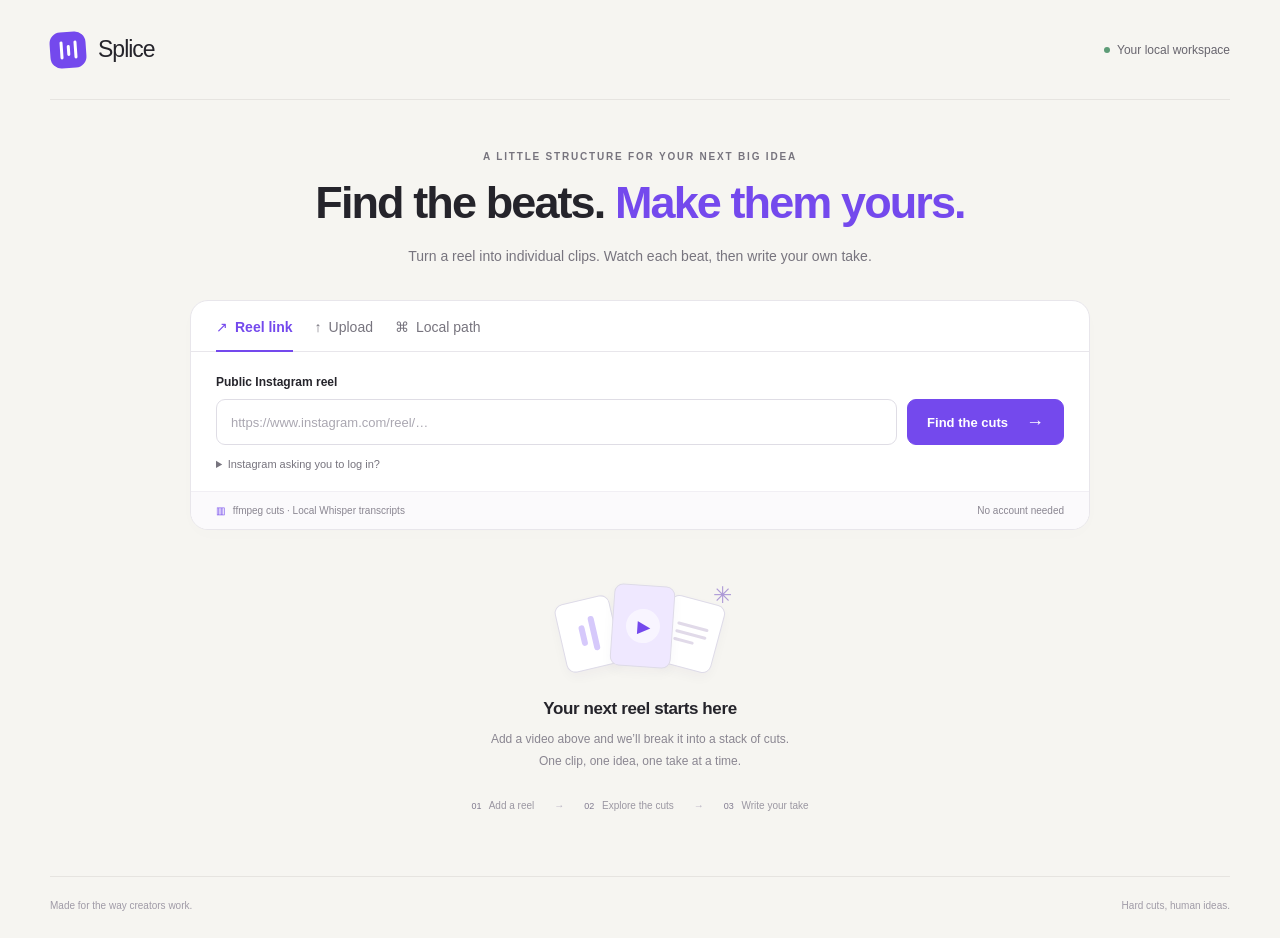
==== static/index.html @ 11249dd2 "feat: Splice MVP — IG reel hard-cut sheet with local Whisper" ====
<!doctype html>
<html lang="en-GB">
<head>
  <meta charset="utf-8">
  <meta name="viewport" content="width=device-width, initial-scale=1">
  <meta name="theme-color" content="#f6f5f1">
  <title>Splice — Find the beats. Make them yours.</title>
  <link rel="icon" href="data:image/svg+xml,%3Csvg xmlns='http://www.w3.org/2000/svg' viewBox='0 0 40 40'%3E%3Crect width='40' height='40' rx='12' fill='%23734cf5'/%3E%3Cpath d='M12 10v20m8-16v12m8-16v20' stroke='white' stroke-width='3' stroke-linecap='round'/%3E%3C/svg%3E">
  <link rel="stylesheet" href="/static/styles.css">
  <script src="/static/app.js" defer></script>
</head>
<body>
  <div class="shell">
    <header class="site-header">
      <a class="brand" href="/" aria-label="Splice home"><span class="brand-mark" aria-hidden="true"><i></i><i></i><i></i></span><b>Splice</b></a>
      <span class="local-badge"><span></span> Your local workspace</span>
    </header>

    <main>
      <section class="intro">
        <p class="eyebrow">A little structure for your next big idea</p>
        <h1>Find the beats.<br class="mobile-break"> <span>Make them yours.</span></h1>
        <p>Turn a reel into individual clips. Watch each beat, then write your own take.</p>
      </section>

      <section class="source-panel" aria-label="Choose a source video">
        <div class="source-tabs" role="tablist" aria-label="Video source">
          <button type="button" id="tab-reel" role="tab" aria-selected="true" aria-controls="panel-reel" data-mode="reel">↗ <span>Reel link</span></button>
          <button type="button" id="tab-upload" role="tab" aria-selected="false" aria-controls="panel-upload" tabindex="-1" data-mode="upload">↑ <span>Upload</span></button>
          <button type="button" id="tab-path" role="tab" aria-selected="false" aria-controls="panel-path" tabindex="-1" data-mode="path">⌘ <span>Local path</span></button>
        </div>
        <form id="source-form">
          <div id="panel-reel" role="tabpanel" aria-labelledby="tab-reel">
            <label for="reel-url">Public Instagram reel</label>
            <div class="input-row"><input id="reel-url" name="url" type="url" placeholder="https://www.instagram.com/reel/…" autocomplete="off" spellcheck="false"><button class="primary analyse-button" type="submit">Find the cuts <span aria-hidden="true">→</span></button></div>
            <details class="cookies-details"><summary>Instagram asking you to log in?</summary><label for="cookies-path">Optional cookies file on this server, outside the repo</label><input id="cookies-path" type="text" placeholder="/Users/aeon/secrets/instagram-cookies.txt" autocomplete="off" spellcheck="false"><p>Use a Netscape cookies.txt export. Your cookie file stays on the server. See the README for the steps.</p></details>
          </div>
          <div id="panel-upload" role="tabpanel" aria-labelledby="tab-upload" hidden>
            <label for="video-file">Upload a video from your device</label>
            <div class="input-row"><input id="video-file" type="file" accept=".mp4,.mov,.m4v,.webm,.mkv,.avi,video/*"><button class="primary analyse-button" type="submit">Find the cuts <span aria-hidden="true">→</span></button></div>
            <p class="field-note">MP4, MOV, M4V, WebM, MKV or AVI · Up to 500 MiB and 10 minutes</p>
          </div>
          <div id="panel-path" role="tabpanel" aria-labelledby="tab-path" hidden>
            <label for="local-path">Video path on this server, inside the project</label>
            <div class="input-row"><input id="local-path" type="text" placeholder="data/sample/hard-cuts.mp4" autocomplete="off" spellcheck="false"><button class="primary analyse-button" type="submit">Find the cuts <span aria-hidden="true">→</span></button></div>
            <p class="field-note">Relative to the project, or an absolute path inside it. For other locations, use Upload.</p>
          </div>
        </form>
        <div class="source-footer"><span><span class="tiny-wave" aria-hidden="true">▥</span> ffmpeg cuts · Local Whisper transcripts</span><span>No account needed</span></div>
      </section>

      <section id="job-status" class="job-status" aria-live="polite" hidden>
        <div class="status-line"><span id="status-label"></span><span id="status-percentage"></span></div>
        <progress id="job-progress" max="100" value="0" aria-label="Analysis progress"></progress>
      </section>
      <p id="error-message" class="notice error" role="alert" hidden></p>
      <p id="warning-message" class="notice warning" role="status" hidden></p>

      <section id="empty-state" class="empty-state">
        <div class="empty-art" aria-hidden="true"><div class="mini-card one"><i></i><i></i></div><div class="mini-card two"><span>▶</span></div><div class="mini-card three"><i></i><i></i><i></i></div><span class="art-spark">✳</span></div>
        <h2>Your next reel starts here</h2>
        <p>Add a video above and we’ll break it into a stack of cuts.<br>One clip, one idea, one take at a time.</p>
        <div class="steps"><span><b>01</b> Add a reel</span><span aria-hidden="true">→</span><span><b>02</b> Explore the cuts</span><span aria-hidden="true">→</span><span><b>03</b> Write your take</span></div>
      </section>

      <section id="workspace" class="workspace" aria-label="Your cut sheet" hidden>
        <aside class="cut-stack">
          <div class="stack-heading"><h2>Your cut sheet <span id="cut-count">0</span></h2><p id="total-duration"></p></div>
          <div id="cut-list" class="cut-list" aria-label="Choose a clip"></div>
        </aside>
        <section class="editor" aria-label="Selected clip">
          <div class="editor-header"><div><p class="eyebrow">One beat at a time</p><h2 id="selected-title">Cut 01</h2></div><span id="selected-duration" class="duration-badge">0.00s</span></div>
          <div class="editor-body">
            <div class="preview-column"><div class="player-frame"><video id="clip-player" controls playsinline preload="metadata" aria-label="Selected cut video"></video></div><div class="clip-meta"><span id="selected-range"></span><a id="download-clip" download>Download clip ↓</a></div></div>
            <div class="transcript-column"><div class="transcript-heading"><label for="transcript">Your words</label><button id="reset-transcript" type="button" class="text-button">Reset to transcript</button></div><p class="transcript-help">Start with the transcript. Rewrite it as something you’d actually say.</p><textarea id="transcript" placeholder="No speech in this beat? Write what you’ll say here." spellcheck="true"></textarea><div class="draft-meta"><span id="draft-state">Original transcript</span><span id="word-count">0 words</span></div><p class="draft-note">Edits stay in this browser tab. Copy your words before closing it.</p><div class="beat-navigation"><button id="previous-cut" type="button">← Previous</button><button id="next-cut" type="button">Next cut →</button></div></div>
          </div>
        </section>
      </section>
    </main>
    <footer class="site-footer"><span>Made for the way creators work.</span><span>Hard cuts, human ideas.</span></footer>
  </div>
</body>
</html>
---- static/styles.css ----
:root {
  --bg:#f6f5f1;
  --paper:#fff;
  --ink:#25242b;
  --muted:#77747e;
  --border:#e8e6eb;
  --purple:#7449ed;
  --purple-pale:#f1ecff;
  --green:#39826b;
  --radius:18px;
  font-family:Inter,-apple-system,BlinkMacSystemFont,"Segoe UI",sans-serif;
  color:var(--ink);
  background:var(--bg);
  font-synthesis:none;
}

* {
  box-sizing:border-box;
}

body {
  margin:0;
}

button,input,textarea {
  font:inherit;
}

button,a,input,textarea,summary {
  -webkit-tap-highlight-color:transparent;
}

button {
  cursor:pointer;
}

button:disabled {
  cursor:default;
  opacity:.5;
}

a {
  color:inherit;
}

button,input,textarea {
  outline-offset:4px;
}

button:focus-visible,a:focus-visible,summary:focus-visible {
  outline:3px solid #aa90f6;
}

input:focus,textarea:focus {
  border-color:#aa90f6;
  outline:3px solid #7449ed16;
}

input,textarea {
  background:#fff;
  color:var(--ink);
}

[hidden] {
  display:none!important;
}

.shell {
  max-width:1260px;
  margin:0 auto;
  padding:0 40px;
}

.site-header {
  height:100px;
  display:flex;
  align-items:center;
  justify-content:space-between;
  border-bottom:1px solid #e6e4e0;
}

.brand {
  display:flex;
  align-items:center;
  gap:7px;
  font-size:23px;
  letter-spacing:-1px;
  font-weight:650;
  text-decoration:none;
}

.brand b {
  font-weight:450;
}

.brand-mark {
  display:flex;
  align-items:center;
  justify-content:center;
  gap:4px;
  width:36px;
  height:36px;
  background:var(--purple);
  border-radius:11px;
  margin-right:5px;
  transform:rotate(-4deg);
}

.brand-mark i {
  height:18px;
  width:3px;
  background:#fff;
  border-radius:3px;
}

.brand-mark i:nth-child(2) {
  height:11px;
}

.local-badge {
  display:flex;
  align-items:center;
  gap:7px;
  font-size:12px;
  color:#68656e;
}

.local-badge>span {
  width:6px;
  height:6px;
  background:#5d9c77;
  border-radius:50%;
}

.intro {
  padding:51px 0 33px;
  text-align:center;
}

.eyebrow {
  text-transform:uppercase;
  letter-spacing:1.8px;
  color:var(--muted);
  font-size:10px;
  font-weight:650;
  margin:0 0 14px;
}

.intro h1 {
  font-size:clamp(32px,4vw,45px);
  line-height:1.2;
  letter-spacing:-1.9px;
  font-weight:650;
  margin:0;
}

.intro h1 span {
  color:var(--purple);
}

.intro>p:last-child {
  font-size:14px;
  color:var(--muted);
  line-height:1.6;
  margin:15px 0 0;
}

.mobile-break {
  display:none;
}

.source-panel {
  max-width:900px;
  margin:0 auto;
  background:var(--paper);
  border:1px solid var(--border);
  border-radius:var(--radius);
  box-shadow:0 5px 20px #27203003;
  overflow:hidden;
}

.source-tabs {
  display:flex;
  gap:22px;
  padding:0 25px;
  border-bottom:1px solid var(--border);
}

.source-tabs button {
  display:flex;
  align-items:center;
  gap:7px;
  font-size:14px;
  border:none;
  background:none;
  padding:18px 0 15px;
  color:var(--muted);
  border-bottom:2px solid transparent;
  margin-bottom:-1px;
}

.source-tabs button[aria-selected=true] {
  color:var(--purple);
  border-bottom-color:var(--purple);
  font-weight:600;
}

#source-form {
  padding:23px 25px 21px;
}

label {
  font-size:12px;
  display:block;
  font-weight:600;
  margin-bottom:10px;
}

.input-row {
  display:flex;
  gap:10px;
}

input {
  font-size:13px;
  border:1px solid #dfdde5;
  border-radius:9px;
  padding:13px 14px;
  min-width:0;
  flex:1;
  transition:border-color .15s;
}

input::placeholder {
  color:#aaa7b1;
}

input[type=file] {
  padding:9px;
  width:100%;
}

input::file-selector-button {
  border:none;
  background:var(--purple-pale);
  color:var(--purple);
  padding:5px 9px;
  border-radius:5px;
  margin-right:12px;
  font:inherit;
  cursor:pointer;
}

.primary {
  display:flex;
  align-items:center;
  justify-content:center;
  gap:18px;
  background:var(--purple);
  color:#fff;
  border:1px solid var(--purple);
  border-radius:9px;
  padding:13px 19px;
  font-size:13px;
  font-weight:550;
  white-space:nowrap;
  transition:background .15s;
}

.primary:hover {
  background:#633bd3;
}

.primary span {
  font-size:18px;
  line-height:1;
}

.cookies-details {
  font-size:11px;
  color:var(--muted);
  margin-top:13px;
}

.cookies-details summary {
  cursor:pointer;
  width:fit-content;
}

.cookies-details[open] summary {
  margin-bottom:14px;
}

.cookies-details input {
  width:100%;
  font-size:12px;
}

.cookies-details p {
  line-height:1.6;
  margin-bottom:0;
}

.field-note {
  font-size:11px;
  color:var(--muted);
  margin:11px 0 0;
}

.source-footer {
  display:flex;
  justify-content:space-between;
  gap:10px;
  padding:13px 25px;
  background:#fbfafc;
  color:#8a8691;
  font-size:10px;
  border-top:1px solid #f1eff4;
}

.tiny-wave {
  color:var(--purple);
  margin-right:5px;
}

.empty-state {
  text-align:center;
  margin:55px 0 65px;
}

.empty-art {
  position:relative;
  width:184px;
  height:92px;
  margin:0 auto 22px;
}

.mini-card {
  position:absolute;
  top:14px;
  width:56px;
  height:70px;
  border:1px solid #dedbe8;
  border-radius:9px;
  box-shadow:0 5px 12px #30274809;
  background:#fff;
}

.mini-card.one {
  left:12px;
  transform:rotate(-13deg);
  display:flex;
  align-items:center;
  justify-content:center;
  gap:5px;
}

.mini-card.one i {
  width:6px;
  height:21px;
  border-radius:3px;
  background:#d6c9fb;
}

.mini-card.one i+ i {
  height:35px;
}

.mini-card.two {
  left:64px;
  top:0;
  z-index:1;
  background:#efe8ff;
  display:grid;
  place-items:center;
  color:var(--purple);
  font-size:17px;
  transform:rotate(4deg);
  width:61px;
  height:82px;
}

.mini-card.two span {
  border-radius:50%;
  background:#fff9;
  width:34px;
  height:34px;
  display:grid;
  place-items:center;
  padding-left:3px;
}

.mini-card.three {
  left:115px;
  transform:rotate(15deg);
  padding:25px 11px;
}

.mini-card.three i {
  display:block;
  background:#e1dae9;
  height:3px;
  border-radius:3px;
  margin-bottom:5px;
}

.mini-card.three i:last-child {
  width:65%;
}

.art-spark {
  position:absolute;
  right:0;
  top:-3px;
  font-size:23px;
  color:#ad99d6;
}

.empty-state h2 {
  font-size:17px;
  font-weight:550;
  letter-spacing:-.4px;
  margin:0 0 10px;
}

.empty-state p {
  font-size:12px;
  line-height:1.8;
  color:#8a8691;
  margin:0;
}

.steps {
  display:flex;
  justify-content:center;
  gap:20px;
  align-items:center;
  font-size:10px;
  color:#9b97a2;
  margin-top:27px;
}

.steps b {
  font-size:9px;
  margin-right:5px;
  color:#817b90;
  font-weight:500;
}

.steps>span:nth-child(even) {
  color:#b8b2c2;
}

.site-footer {
  display:flex;
  justify-content:space-between;
  font-size:10px;
  color:#a09ba7;
  border-top:1px solid #e6e4e0;
  padding:23px 0 27px;
  gap:15px;
}

.job-status {
  max-width:900px;
  margin:22px auto;
}

.status-line {
  display:flex;
  justify-content:space-between;
  font-size:12px;
  gap:20px;
  margin-bottom:10px;
}

.status-line>span:last-child {
  color:var(--purple);
  white-space:nowrap;
}

progress {
  display:block;
  width:100%;
  height:5px;
  appearance:none;
  border:none;
  background:#e5dff2;
  border-radius:4px;
  overflow:hidden;
}

progress::-webkit-progress-bar {
  background:#e5dff2;
}

progress::-webkit-progress-value {
  background:var(--purple);
  transition:width .4s;
}

progress::-moz-progress-bar {
  background:var(--purple);
}

.notice {
  max-width:900px;
  margin:20px auto;
  padding:14px 18px;
  border-radius:9px;
  font-size:12px;
  line-height:1.7;
  overflow-wrap:anywhere;
}

.error {
  color:#a33942;
  background:#fcebed;
  border:1px solid #efd3d6;
}

.warning {
  color:#81703f;
  background:#f8f1df;
  border:1px solid #eae0c3;
}

.workspace {
  display:grid;
  grid-template-columns:255px minmax(0,1fr);
  gap:24px;
  margin:35px 0 55px;
  align-items:start;
}

.stack-heading {
  padding:0 3px 12px;
}

.stack-heading h2 {
  font-size:15px;
  font-weight:600;
  margin:0 0 8px;
  display:flex;
  gap:8px;
  align-items:center;
}

.stack-heading h2 span {
  display:inline-flex;
  justify-content:center;
  align-items:center;
  background:#e9e5f0;
  color:#7d708d;
  min-width:22px;
  height:19px;
  border-radius:5px;
  font-size:10px;
  font-weight:550;
}

.stack-heading p {
  font-size:11px;
  color:var(--muted);
  margin:0;
}

.cut-list {
  display:flex;
  flex-direction:column;
  gap:9px;
  max-height:610px;
  overflow-y:auto;
  padding:3px;
}

.cut-card {
  display:grid;
  grid-template-columns:34px 1fr auto;
  gap:10px;
  align-items:center;
  text-align:left;
  border:1px solid var(--border);
  border-radius:11px;
  background:#fff;
  padding:14px 12px;
  color:var(--ink);
  transition:background .15s,border-color .15s;
}

.cut-card:hover {
  border-color:#b5a5de;
}

.cut-card[aria-pressed=true] {
  background:#f2edff;
  border-color:#bba4f6;
}

.cut-number {
  display:grid;
  place-items:center;
  align-self:start;
  background:#f3f1f6;
  color:#a09aa9;
  font-size:11px;
  font-weight:600;
  border-radius:8px;
  height:37px;
}

.cut-card[aria-pressed=true] .cut-number {
  background:var(--purple);
  color:#fff;
}

.cut-description {
  min-width:0;
}

.cut-description strong {
  display:block;
  font-size:12px;
  font-weight:600;
  margin-bottom:6px;
}

.cut-description small {
  display:block;
  font-size:10px;
  color:#99939f;
  overflow:hidden;
  text-overflow:ellipsis;
  white-space:nowrap;
  max-width:140px;
}

.cut-length {
  color:#8d8798;
  font-size:10px;
  white-space:nowrap;
}

.cut-card[aria-pressed=true] .cut-length {
  color:var(--purple);
}

.editor {
  border:1px solid var(--border);
  background:#fff;
  border-radius:var(--radius);
  overflow:hidden;
}

.editor-header {
  display:flex;
  align-items:center;
  justify-content:space-between;
  border-bottom:1px solid var(--border);
  padding:20px 23px;
}

.editor-header .eyebrow {
  font-size:8px;
  letter-spacing:1.3px;
  margin-bottom:7px;
}

.editor-header h2 {
  margin:0;
  font-size:18px;
  font-weight:600;
  letter-spacing:-.3px;
}

.duration-badge {
  padding:7px 11px;
  background:var(--purple-pale);
  color:var(--purple);
  font-size:12px;
  font-weight:600;
  border-radius:6px;
}

.editor-body {
  display:grid;
  grid-template-columns:minmax(0,.9fr) minmax(0,1fr);
  gap:24px;
  padding:23px;
}

.player-frame {
  background:#17151d;
  border-radius:11px;
  overflow:hidden;
  aspect-ratio:9/16;
  max-height:470px;
}

.player-frame video {
  display:block;
  width:100%;
  height:100%;
  object-fit:contain;
}

.clip-meta {
  display:flex;
  justify-content:space-between;
  gap:8px;
  font-size:9px;
  color:#9a94a1;
  line-height:1.5;
  margin-top:12px;
  flex-wrap:wrap;
}

.clip-meta a {
  color:#80718f;
  text-decoration:none;
}

.clip-meta a:hover {
  text-decoration:underline;
}

.transcript-column {
  display:flex;
  flex-direction:column;
  min-width:0;
}

.transcript-heading {
  display:flex;
  align-items:center;
  justify-content:space-between;
  gap:8px;
}

.transcript-heading label {
  margin:0;
  font-size:13px;
}

.text-button {
  color:#9b90a9;
  font-size:9px;
  padding:4px 0;
  background:none;
  border:none;
  text-decoration:underline;
  text-underline-offset:3px;
}

.transcript-help {
  font-size:11px;
  color:#a09aa8;
  line-height:1.65;
  margin:10px 0 16px;
}

.transcript-column textarea {
  width:100%;
  resize:vertical;
  min-height:225px;
  flex:1;
  border:1px solid #e9e5ee;
  border-radius:9px;
  padding:16px;
  font-size:14px;
  line-height:1.8;
  background:#fdfcfe;
}

.transcript-column textarea::placeholder {
  color:#bbb4c5;
  font-size:13px;
}

.draft-meta {
  display:flex;
  justify-content:space-between;
  gap:10px;
  font-size:9px;
  color:#9f94ab;
  margin-top:11px;
}

.draft-note {
  font-size:9px;
  line-height:1.6;
  color:#aaa3b2;
  margin:13px 0 22px;
}

.beat-navigation {
  margin-top:auto;
  display:flex;
  justify-content:space-between;
  gap:8px;
}

.beat-navigation button {
  padding:9px 12px;
  border:1px solid #e9e4f0;
  background:#fff;
  border-radius:7px;
  font-size:10px;
  color:#80728d;
}

.beat-navigation button:hover {
  background:#f7f3ff;
}

@media(min-width:1450px) {
  .shell {
    max-width:1350px;
  }
  .workspace {
    grid-template-columns:280px minmax(0,1fr);
  }
  .editor-body {
    gap:32px;
  }
  .player-frame {
    max-height:520px;
  }
}

@media(max-width:1000px) {
  .shell {
    padding:0 26px;
  }
  .workspace {
    grid-template-columns:215px minmax(0,1fr);
    gap:18px;
  }
  .editor-body {
    gap:16px;
    padding:18px;
  }
  .cut-card {
    padding:12px 10px;
    gap:8px;
    grid-template-columns:28px 1fr auto;
  }
  .cut-description small {
    max-width:105px;
  }
  .transcript-heading {
    align-items:start;
    flex-direction:column;
    gap:3px;
  }
  .transcript-column textarea {
    padding:12px;
    font-size:13px;
    min-height:210px;
  }
  .transcript-help {
    margin-top:8px;
  }
  .editor-header {
    padding:18px;
  }
  .beat-navigation button {
    padding:8px;
    font-size:9px;
  }
}

@media(max-width:760px) {
  .site-header {
    height:77px;
  }
  .brand {
    font-size:21px;
  }
  .brand-mark {
    width:32px;
    height:32px;
  }
  .local-badge {
    font-size:10px;
  }
  .intro {
    padding:35px 0 26px;
  }
  .intro h1 {
    font-size:35px;
    letter-spacing:-1.5px;
  }
  .intro .eyebrow {
    font-size:8px;
    letter-spacing:1.3px;
  }
  .intro>p:last-child {
    font-size:12px;
    max-width:320px;
    margin:13px auto 0;
  }
  .workspace {
    grid-template-columns:1fr;
    margin-top:25px;
  }
  .cut-list {
    max-height:260px;
    gap:7px;
  }
  .cut-card {
    grid-template-columns:34px 1fr auto;
    padding:11px 13px;
  }
  .cut-description small {
    max-width:none;
  }
  .stack-heading {
    display:flex;
    align-items:center;
    justify-content:space-between;
    gap:10px;
  }
  .stack-heading h2 {
    margin:0;
  }
  .editor-body {
    gap:20px;
  }
  .transcript-heading {
    flex-direction:row;
  }
  .transcript-column textarea {
    min-height:200px;
  }
  .source-tabs {
    gap:22px;
    padding:0 20px;
  }
  .source-tabs button {
    font-size:12px;
    padding-top:16px;
    padding-bottom:14px;
  }
  #source-form {
    padding:20px;
  }
  .source-footer {
    padding:12px 20px;
    font-size:9px;
  }
  .input-row {
    gap:9px;
  }
  .primary {
    padding:12px;
    font-size:12px;
    gap:10px;
  }
  .empty-state {
    margin:43px 0 50px;
  }
  .steps {
    gap:13px;
    font-size:9px;
  }
  .site-footer {
    font-size:9px;
  }
}

@media(max-width:480px) {
  .shell {
    padding:0 17px;
  }
  .local-badge {
    font-size:9px;
  }
  .mobile-break {
    display:block;
  }
  .intro h1 {
    font-size:34px;
  }
  .intro .eyebrow {
    font-size:7px;
  }
  .intro>p:last-child {
    max-width:285px;
  }
  .input-row {
    flex-direction:column;
  }
  .input-row input {
    width:100%;
  }
  .primary {
    justify-content:center;
    font-size:13px;
  }
  .source-tabs {
    gap:23px;
  }
  .source-footer {
    font-size:8px;
    gap:6px;
  }
  .source-footer>span:last-child {
    white-space:nowrap;
  }
  .source-tabs button {
    font-size:12px;
  }
  .empty-state p {
    font-size:11px;
  }
  .steps {
    gap:9px;
    font-size:8px;
  }
  .editor-body {
    grid-template-columns:1fr;
    gap:23px;
    padding:19px;
  }
  .player-frame {
    max-height:420px;
    max-width:236px;
    margin:auto;
  }
  .clip-meta {
    justify-content:center;
    gap:20px;
  }
  .transcript-column textarea {
    min-height:220px;
    line-height:1.8;
    font-size:15px;
  }
  .transcript-heading {
    align-items:center;
  }
  .transcript-heading label {
    font-size:14px;
  }
  .text-button {
    font-size:10px;
  }
  .transcript-help {
    font-size:12px;
  }
  .draft-meta,.draft-note {
    font-size:10px;
  }
  .beat-navigation button {
    font-size:11px;
    padding:10px 15px;
  }
  .notice {
    font-size:11px;
  }
  .status-line {
    font-size:11px;
  }
  .site-footer {
    font-size:8px;
  }
  .stack-heading p {
    font-size:10px;
  }
}

@media(prefers-reduced-motion:reduce) {
  * {
    transition:none!important;
  }
}
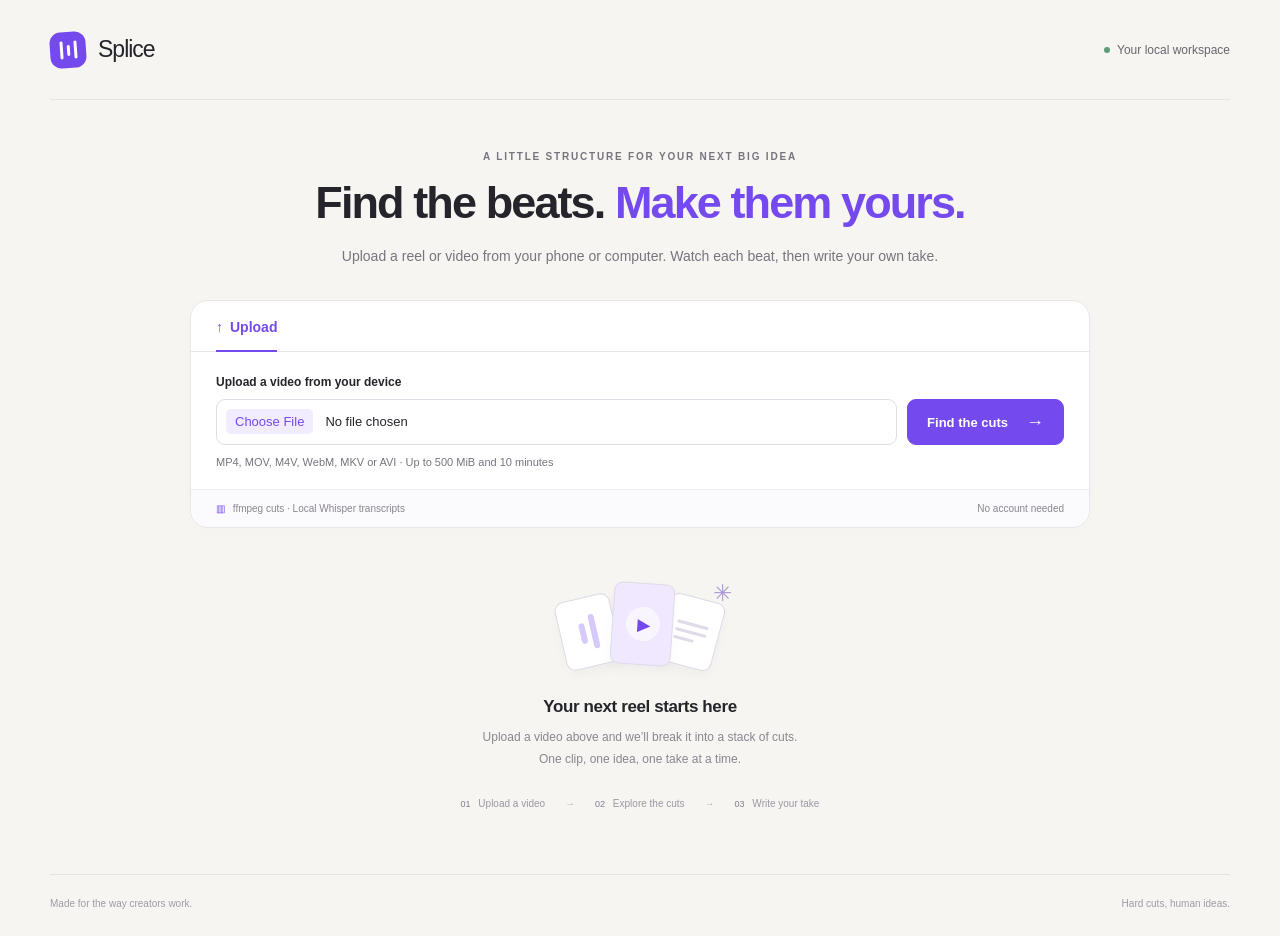
==== commit 05526258: "feat: Upload-only MVP input (no IG link in UI) Reel-link paste removed from Splice UI; /api/analyze " ====
--- a/static/index.html
+++ b/static/index.html
@@ -20,30 +20,18 @@
       <section class="intro">
         <p class="eyebrow">A little structure for your next big idea</p>
         <h1>Find the beats.<br class="mobile-break"> <span>Make them yours.</span></h1>
-        <p>Turn a reel into individual clips. Watch each beat, then write your own take.</p>
+        <p>Upload a reel or video from your phone or computer. Watch each beat, then write your own take.</p>
       </section>
 
       <section class="source-panel" aria-label="Choose a source video">
         <div class="source-tabs" role="tablist" aria-label="Video source">
-          <button type="button" id="tab-reel" role="tab" aria-selected="true" aria-controls="panel-reel" data-mode="reel">↗ <span>Reel link</span></button>
-          <button type="button" id="tab-upload" role="tab" aria-selected="false" aria-controls="panel-upload" tabindex="-1" data-mode="upload">↑ <span>Upload</span></button>
-          <button type="button" id="tab-path" role="tab" aria-selected="false" aria-controls="panel-path" tabindex="-1" data-mode="path">⌘ <span>Local path</span></button>
+          <button type="button" id="tab-upload" role="tab" aria-selected="true" aria-controls="panel-upload">↑ <span>Upload</span></button>
         </div>
         <form id="source-form">
-          <div id="panel-reel" role="tabpanel" aria-labelledby="tab-reel">
-            <label for="reel-url">Public Instagram reel</label>
-            <div class="input-row"><input id="reel-url" name="url" type="url" placeholder="https://www.instagram.com/reel/…" autocomplete="off" spellcheck="false"><button class="primary analyse-button" type="submit">Find the cuts <span aria-hidden="true">→</span></button></div>
-            <details class="cookies-details"><summary>Instagram asking you to log in?</summary><label for="cookies-path">Optional cookies file on this server, outside the repo</label><input id="cookies-path" type="text" placeholder="/Users/aeon/secrets/instagram-cookies.txt" autocomplete="off" spellcheck="false"><p>Use a Netscape cookies.txt export. Your cookie file stays on the server. See the README for the steps.</p></details>
-          </div>
-          <div id="panel-upload" role="tabpanel" aria-labelledby="tab-upload" hidden>
+          <div id="panel-upload" role="tabpanel" aria-labelledby="tab-upload">
             <label for="video-file">Upload a video from your device</label>
             <div class="input-row"><input id="video-file" type="file" accept=".mp4,.mov,.m4v,.webm,.mkv,.avi,video/*"><button class="primary analyse-button" type="submit">Find the cuts <span aria-hidden="true">→</span></button></div>
             <p class="field-note">MP4, MOV, M4V, WebM, MKV or AVI · Up to 500 MiB and 10 minutes</p>
-          </div>
-          <div id="panel-path" role="tabpanel" aria-labelledby="tab-path" hidden>
-            <label for="local-path">Video path on this server, inside the project</label>
-            <div class="input-row"><input id="local-path" type="text" placeholder="data/sample/hard-cuts.mp4" autocomplete="off" spellcheck="false"><button class="primary analyse-button" type="submit">Find the cuts <span aria-hidden="true">→</span></button></div>
-            <p class="field-note">Relative to the project, or an absolute path inside it. For other locations, use Upload.</p>
           </div>
         </form>
         <div class="source-footer"><span><span class="tiny-wave" aria-hidden="true">▥</span> ffmpeg cuts · Local Whisper transcripts</span><span>No account needed</span></div>
@@ -59,8 +47,8 @@
       <section id="empty-state" class="empty-state">
         <div class="empty-art" aria-hidden="true"><div class="mini-card one"><i></i><i></i></div><div class="mini-card two"><span>▶</span></div><div class="mini-card three"><i></i><i></i><i></i></div><span class="art-spark">✳</span></div>
         <h2>Your next reel starts here</h2>
-        <p>Add a video above and we’ll break it into a stack of cuts.<br>One clip, one idea, one take at a time.</p>
-        <div class="steps"><span><b>01</b> Add a reel</span><span aria-hidden="true">→</span><span><b>02</b> Explore the cuts</span><span aria-hidden="true">→</span><span><b>03</b> Write your take</span></div>
+        <p>Upload a video above and we’ll break it into a stack of cuts.<br>One clip, one idea, one take at a time.</p>
+        <div class="steps"><span><b>01</b> Upload a video</span><span aria-hidden="true">→</span><span><b>02</b> Explore the cuts</span><span aria-hidden="true">→</span><span><b>03</b> Write your take</span></div>
       </section>
 
       <section id="workspace" class="workspace" aria-label="Your cut sheet" hidden>
--- a/static/styles.css
+++ b/static/styles.css
@@ -276,31 +276,6 @@
   line-height:1;
 }
 
-.cookies-details {
-  font-size:11px;
-  color:var(--muted);
-  margin-top:13px;
-}
-
-.cookies-details summary {
-  cursor:pointer;
-  width:fit-content;
-}
-
-.cookies-details[open] summary {
-  margin-bottom:14px;
-}
-
-.cookies-details input {
-  width:100%;
-  font-size:12px;
-}
-
-.cookies-details p {
-  line-height:1.6;
-  margin-bottom:0;
-}
-
 .field-note {
   font-size:11px;
   color:var(--muted);
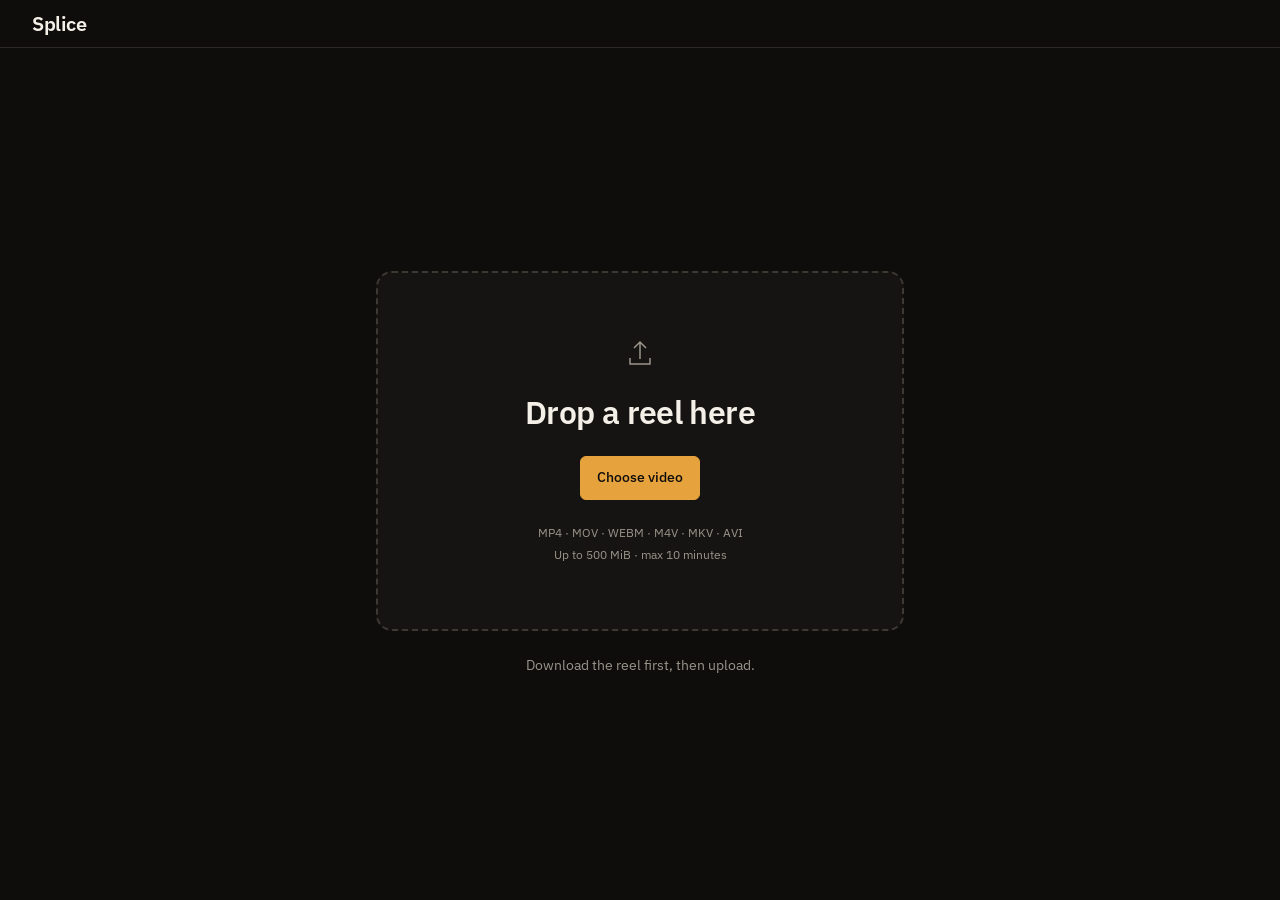
==== commit 8f2e8a1d: "feat: anti-slop Splice UI (upload-only cutting room) Apply full brief tokens (warm near-black + ambe" ====
--- a/static/index.html
+++ b/static/index.html
@@ -2,70 +2,110 @@
 <html lang="en-GB">
 <head>
   <meta charset="utf-8">
-  <meta name="viewport" content="width=device-width, initial-scale=1">
-  <meta name="theme-color" content="#f6f5f1">
-  <title>Splice — Find the beats. Make them yours.</title>
-  <link rel="icon" href="data:image/svg+xml,%3Csvg xmlns='http://www.w3.org/2000/svg' viewBox='0 0 40 40'%3E%3Crect width='40' height='40' rx='12' fill='%23734cf5'/%3E%3Cpath d='M12 10v20m8-16v12m8-16v20' stroke='white' stroke-width='3' stroke-linecap='round'/%3E%3C/svg%3E">
+  <meta name="viewport" content="width=device-width, initial-scale=1, viewport-fit=cover">
+  <meta name="color-scheme" content="dark">
+  <meta name="theme-color" content="#0E0D0C">
+  <title>Splice — Your cut sheet</title>
+  <link rel="icon" href="data:image/svg+xml,%3Csvg xmlns='http://www.w3.org/2000/svg' viewBox='0 0 32 32'%3E%3Crect width='32' height='32' rx='6' fill='%230E0D0C'/%3E%3Cpath d='M23 9H13a4 4 0 0 0 0 8h6a3 3 0 0 1 0 6H9' fill='none' stroke='%23F4F0E8' stroke-width='3'/%3E%3C/svg%3E">
+  <link rel="preconnect" href="https://fonts.googleapis.com">
+  <link rel="preconnect" href="https://fonts.gstatic.com" crossorigin>
+  <link href="https://fonts.googleapis.com/css2?family=IBM+Plex+Mono:wght@400;500;600&amp;family=IBM+Plex+Sans:wght@400;500;600&amp;display=swap" rel="stylesheet">
   <link rel="stylesheet" href="/static/styles.css">
   <script src="/static/app.js" defer></script>
 </head>
-<body>
-  <div class="shell">
-    <header class="site-header">
-      <a class="brand" href="/" aria-label="Splice home"><span class="brand-mark" aria-hidden="true"><i></i><i></i><i></i></span><b>Splice</b></a>
-      <span class="local-badge"><span></span> Your local workspace</span>
-    </header>
+<body data-screen="empty">
+  <header class="top-bar">
+    <span class="wordmark">Splice</span>
+    <button id="new-upload" class="text-button" type="button">New upload</button>
+  </header>
 
-    <main>
-      <section class="intro">
-        <p class="eyebrow">A little structure for your next big idea</p>
-        <h1>Find the beats.<br class="mobile-break"> <span>Make them yours.</span></h1>
-        <p>Upload a reel or video from your phone or computer. Watch each beat, then write your own take.</p>
-      </section>
+  <main>
+    <input id="video-file" type="file" accept="video/mp4,video/quicktime,video/webm,video/x-m4v,video/x-matroska,video/x-msvideo,.mp4,.mov,.webm,.m4v,.mkv,.avi" aria-label="Choose a video" hidden>
 
-      <section class="source-panel" aria-label="Choose a source video">
-        <div class="source-tabs" role="tablist" aria-label="Video source">
-          <button type="button" id="tab-upload" role="tab" aria-selected="true" aria-controls="panel-upload">↑ <span>Upload</span></button>
+    <section id="screen-empty" class="screen centred-screen" aria-labelledby="empty-title">
+      <div class="upload-layout">
+        <div id="dropzone" class="dropzone" tabindex="0" role="group" aria-label="Video upload. Press Enter or Space to choose a video." aria-describedby="upload-formats upload-limits upload-error">
+          <svg class="upload-glyph" width="32" height="32" viewBox="0 0 32 32" fill="none" stroke="currentColor" stroke-width="1.5" aria-hidden="true">
+            <path d="M16 22V5m-6 6 6-6 6 6M6 21v6h20v-6"/>
+          </svg>
+          <h1 id="empty-title">Drop a reel here</h1>
+          <button id="choose-video" class="primary-button" type="button">Choose video</button>
+          <p id="upload-formats" class="upload-formats">MP4 · MOV · WEBM · M4V · MKV · AVI</p>
+          <p id="upload-limits" class="upload-limits">Up to 500 MiB · max 10 minutes</p>
         </div>
-        <form id="source-form">
-          <div id="panel-upload" role="tabpanel" aria-labelledby="tab-upload">
-            <label for="video-file">Upload a video from your device</label>
-            <div class="input-row"><input id="video-file" type="file" accept=".mp4,.mov,.m4v,.webm,.mkv,.avi,video/*"><button class="primary analyse-button" type="submit">Find the cuts <span aria-hidden="true">→</span></button></div>
-            <p class="field-note">MP4, MOV, M4V, WebM, MKV or AVI · Up to 500 MiB and 10 minutes</p>
+        <p id="upload-error" class="error-message" role="alert" hidden></p>
+        <p class="upload-helper">Download the reel first, then upload.</p>
+        <noscript><p class="error-message">Enable JavaScript to upload and view your cut sheet.</p></noscript>
+      </div>
+    </section>
+
+    <section id="screen-loading" class="screen centred-screen" aria-labelledby="loading-title">
+      <div class="loading-layout">
+        <h1 id="loading-title" class="screen-title" tabindex="-1">Analysing your reel…</h1>
+        <p class="source-meta"><span id="source-name"></span><span id="source-size"></span></p>
+        <ol id="loading-stages" class="loading-stages" aria-label="Video preparation">
+          <li data-stage="0"><span class="stage-marker" aria-hidden="true">1</span><span class="stage-name">Uploading</span><span class="stage-state">Waiting</span></li>
+          <li data-stage="1"><span class="stage-marker" aria-hidden="true">2</span><span class="stage-name">Finding cuts</span><span class="stage-state">Waiting</span></li>
+          <li data-stage="2"><span class="stage-marker" aria-hidden="true">3</span><span class="stage-name">Transcribing</span><span class="stage-state">Waiting</span></li>
+          <li data-stage="3"><span class="stage-marker" aria-hidden="true">4</span><span class="stage-name">Ready</span><span class="stage-state">Waiting</span></li>
+        </ol>
+        <div id="stage-progress" class="stage-progress is-indeterminate" role="progressbar" aria-label="Uploading" aria-valuetext="Uploading">
+          <span id="progress-fill" class="progress-fill"></span>
+        </div>
+        <p id="upload-bytes" class="progress-detail" hidden></p>
+        <p id="loading-note" class="loading-note" hidden></p>
+        <p id="loading-live" class="sr-only" role="status" aria-live="polite" aria-atomic="true"></p>
+        <div id="loading-error" class="loading-error" hidden>
+          <p id="processing-error" class="error-message" role="alert"></p>
+          <div class="error-actions">
+            <button id="retry-upload" class="primary-button" type="button">Retry</button>
+            <button id="choose-another" class="secondary-button" type="button">Choose another video</button>
           </div>
-        </form>
-        <div class="source-footer"><span><span class="tiny-wave" aria-hidden="true">▥</span> ffmpeg cuts · Local Whisper transcripts</span><span>No account needed</span></div>
-      </section>
+        </div>
+        <button id="cancel-upload" class="text-button cancel-button" type="button">New upload</button>
+      </div>
+    </section>
 
-      <section id="job-status" class="job-status" aria-live="polite" hidden>
-        <div class="status-line"><span id="status-label"></span><span id="status-percentage"></span></div>
-        <progress id="job-progress" max="100" value="0" aria-label="Analysis progress"></progress>
-      </section>
-      <p id="error-message" class="notice error" role="alert" hidden></p>
-      <p id="warning-message" class="notice warning" role="status" hidden></p>
+    <section id="screen-result" class="screen result-screen" aria-labelledby="result-title">
+      <div class="result-heading">
+        <h1 id="result-title" class="screen-title" tabindex="-1">Cuts · <span id="cut-count">0</span></h1>
+        <p id="total-duration" class="total-duration">Total 0.00s</p>
+      </div>
+      <div id="cut-strip" class="cut-strip" role="group" aria-label="Cuts. Use left and right arrow keys to select; Enter to play."></div>
+      <p id="result-warning" class="result-warning" role="status" hidden></p>
 
-      <section id="empty-state" class="empty-state">
-        <div class="empty-art" aria-hidden="true"><div class="mini-card one"><i></i><i></i></div><div class="mini-card two"><span>▶</span></div><div class="mini-card three"><i></i><i></i><i></i></div><span class="art-spark">✳</span></div>
-        <h2>Your next reel starts here</h2>
-        <p>Upload a video above and we’ll break it into a stack of cuts.<br>One clip, one idea, one take at a time.</p>
-        <div class="steps"><span><b>01</b> Upload a video</span><span aria-hidden="true">→</span><span><b>02</b> Explore the cuts</span><span aria-hidden="true">→</span><span><b>03</b> Write your take</span></div>
-      </section>
+      <div class="cut-editor">
+        <div class="preview-column">
+          <div class="player-frame">
+            <video id="clip-player" controls playsinline preload="metadata" aria-label="Selected cut"></video>
+          </div>
+          <div class="playback-actions" aria-label="Cut playback">
+            <button id="previous-cut" class="text-button" type="button" aria-label="Previous cut">← Previous</button>
+            <button id="replay-cut" class="text-button" type="button">Replay cut</button>
+            <button id="next-cut" class="text-button" type="button" aria-label="Next cut">Next →</button>
+          </div>
+          <p id="player-error" class="error-message" role="alert" hidden></p>
+        </div>
 
-      <section id="workspace" class="workspace" aria-label="Your cut sheet" hidden>
-        <aside class="cut-stack">
-          <div class="stack-heading"><h2>Your cut sheet <span id="cut-count">0</span></h2><p id="total-duration"></p></div>
-          <div id="cut-list" class="cut-list" aria-label="Choose a clip"></div>
-        </aside>
-        <section class="editor" aria-label="Selected clip">
-          <div class="editor-header"><div><p class="eyebrow">One beat at a time</p><h2 id="selected-title">Cut 01</h2></div><span id="selected-duration" class="duration-badge">0.00s</span></div>
-          <div class="editor-body">
-            <div class="preview-column"><div class="player-frame"><video id="clip-player" controls playsinline preload="metadata" aria-label="Selected cut video"></video></div><div class="clip-meta"><span id="selected-range"></span><a id="download-clip" download>Download clip ↓</a></div></div>
-            <div class="transcript-column"><div class="transcript-heading"><label for="transcript">Your words</label><button id="reset-transcript" type="button" class="text-button">Reset to transcript</button></div><p class="transcript-help">Start with the transcript. Rewrite it as something you’d actually say.</p><textarea id="transcript" placeholder="No speech in this beat? Write what you’ll say here." spellcheck="true"></textarea><div class="draft-meta"><span id="draft-state">Original transcript</span><span id="word-count">0 words</span></div><p class="draft-note">Edits stay in this browser tab. Copy your words before closing it.</p><div class="beat-navigation"><button id="previous-cut" type="button">← Previous</button><button id="next-cut" type="button">Next cut →</button></div></div>
+        <div class="cut-details">
+          <div class="selected-summary">
+            <h2 id="selected-title">Cut 1 of 1</h2>
+            <p id="selected-duration" class="selected-duration">0.00 seconds</p>
+            <p id="selected-range" class="selected-range">00:00.00 – 00:00.00</p>
           </div>
-        </section>
-      </section>
-    </main>
-    <footer class="site-footer"><span>Made for the way creators work.</span><span>Hard cuts, human ideas.</span></footer>
-  </div>
+          <div class="transcript-panel">
+            <label for="transcript">Edit what you'll say</label>
+            <textarea id="transcript" placeholder="No speech detected — type the line you'll record." spellcheck="true" aria-describedby="draft-note"></textarea>
+            <div class="draft-meta"><span id="draft-state">Original transcript</span><span id="word-count">0 words</span></div>
+            <p id="draft-note" class="draft-note">Edits are saved in this browser tab.</p>
+            <div class="transcript-actions">
+              <button id="reset-transcript" class="text-button" type="button" disabled>Reset transcript</button>
+              <a id="download-clip" class="text-button" download>Download cut ↓</a>
+            </div>
+          </div>
+        </div>
+      </div>
+    </section>
+  </main>
 </body>
 </html>
--- a/static/styles.css
+++ b/static/styles.css
@@ -1,1052 +1,242 @@
 :root {
-  --bg:#f6f5f1;
-  --paper:#fff;
-  --ink:#25242b;
-  --muted:#77747e;
-  --border:#e8e6eb;
-  --purple:#7449ed;
-  --purple-pale:#f1ecff;
-  --green:#39826b;
-  --radius:18px;
-  font-family:Inter,-apple-system,BlinkMacSystemFont,"Segoe UI",sans-serif;
-  color:var(--ink);
-  background:var(--bg);
-  font-synthesis:none;
-}
-
-* {
-  box-sizing:border-box;
-}
-
-body {
-  margin:0;
-}
-
-button,input,textarea {
-  font:inherit;
-}
-
-button,a,input,textarea,summary {
-  -webkit-tap-highlight-color:transparent;
-}
-
-button {
-  cursor:pointer;
-}
-
-button:disabled {
-  cursor:default;
-  opacity:.5;
-}
-
-a {
-  color:inherit;
-}
-
-button,input,textarea {
-  outline-offset:4px;
-}
-
-button:focus-visible,a:focus-visible,summary:focus-visible {
-  outline:3px solid #aa90f6;
-}
-
-input:focus,textarea:focus {
-  border-color:#aa90f6;
-  outline:3px solid #7449ed16;
-}
-
-input,textarea {
-  background:#fff;
-  color:var(--ink);
-}
-
-[hidden] {
-  display:none!important;
-}
-
-.shell {
-  max-width:1260px;
-  margin:0 auto;
-  padding:0 40px;
-}
-
-.site-header {
-  height:100px;
-  display:flex;
-  align-items:center;
-  justify-content:space-between;
-  border-bottom:1px solid #e6e4e0;
-}
-
-.brand {
-  display:flex;
-  align-items:center;
-  gap:7px;
-  font-size:23px;
-  letter-spacing:-1px;
-  font-weight:650;
-  text-decoration:none;
-}
-
-.brand b {
-  font-weight:450;
-}
-
-.brand-mark {
-  display:flex;
-  align-items:center;
-  justify-content:center;
-  gap:4px;
-  width:36px;
-  height:36px;
-  background:var(--purple);
-  border-radius:11px;
-  margin-right:5px;
-  transform:rotate(-4deg);
-}
-
-.brand-mark i {
-  height:18px;
-  width:3px;
-  background:#fff;
-  border-radius:3px;
-}
-
-.brand-mark i:nth-child(2) {
-  height:11px;
-}
-
-.local-badge {
-  display:flex;
-  align-items:center;
-  gap:7px;
-  font-size:12px;
-  color:#68656e;
-}
-
-.local-badge>span {
-  width:6px;
-  height:6px;
-  background:#5d9c77;
-  border-radius:50%;
-}
-
-.intro {
-  padding:51px 0 33px;
-  text-align:center;
-}
-
-.eyebrow {
-  text-transform:uppercase;
-  letter-spacing:1.8px;
-  color:var(--muted);
-  font-size:10px;
-  font-weight:650;
-  margin:0 0 14px;
-}
-
-.intro h1 {
-  font-size:clamp(32px,4vw,45px);
-  line-height:1.2;
-  letter-spacing:-1.9px;
-  font-weight:650;
-  margin:0;
-}
-
-.intro h1 span {
-  color:var(--purple);
-}
-
-.intro>p:last-child {
-  font-size:14px;
-  color:var(--muted);
-  line-height:1.6;
-  margin:15px 0 0;
-}
-
-.mobile-break {
-  display:none;
-}
-
-.source-panel {
-  max-width:900px;
-  margin:0 auto;
-  background:var(--paper);
-  border:1px solid var(--border);
-  border-radius:var(--radius);
-  box-shadow:0 5px 20px #27203003;
-  overflow:hidden;
-}
-
-.source-tabs {
-  display:flex;
-  gap:22px;
-  padding:0 25px;
-  border-bottom:1px solid var(--border);
-}
-
-.source-tabs button {
-  display:flex;
-  align-items:center;
-  gap:7px;
-  font-size:14px;
-  border:none;
-  background:none;
-  padding:18px 0 15px;
-  color:var(--muted);
-  border-bottom:2px solid transparent;
-  margin-bottom:-1px;
-}
-
-.source-tabs button[aria-selected=true] {
-  color:var(--purple);
-  border-bottom-color:var(--purple);
-  font-weight:600;
-}
-
-#source-form {
-  padding:23px 25px 21px;
-}
-
-label {
-  font-size:12px;
-  display:block;
-  font-weight:600;
-  margin-bottom:10px;
-}
-
-.input-row {
-  display:flex;
-  gap:10px;
-}
-
-input {
-  font-size:13px;
-  border:1px solid #dfdde5;
-  border-radius:9px;
-  padding:13px 14px;
-  min-width:0;
-  flex:1;
-  transition:border-color .15s;
-}
-
-input::placeholder {
-  color:#aaa7b1;
-}
-
-input[type=file] {
-  padding:9px;
-  width:100%;
-}
-
-input::file-selector-button {
-  border:none;
-  background:var(--purple-pale);
-  color:var(--purple);
-  padding:5px 9px;
-  border-radius:5px;
-  margin-right:12px;
-  font:inherit;
-  cursor:pointer;
-}
-
-.primary {
-  display:flex;
-  align-items:center;
-  justify-content:center;
-  gap:18px;
-  background:var(--purple);
-  color:#fff;
-  border:1px solid var(--purple);
-  border-radius:9px;
-  padding:13px 19px;
-  font-size:13px;
-  font-weight:550;
-  white-space:nowrap;
-  transition:background .15s;
-}
-
-.primary:hover {
-  background:#633bd3;
-}
-
-.primary span {
-  font-size:18px;
-  line-height:1;
-}
-
-.field-note {
-  font-size:11px;
-  color:var(--muted);
-  margin:11px 0 0;
-}
-
-.source-footer {
-  display:flex;
-  justify-content:space-between;
-  gap:10px;
-  padding:13px 25px;
-  background:#fbfafc;
-  color:#8a8691;
-  font-size:10px;
-  border-top:1px solid #f1eff4;
-}
-
-.tiny-wave {
-  color:var(--purple);
-  margin-right:5px;
-}
-
-.empty-state {
-  text-align:center;
-  margin:55px 0 65px;
-}
-
-.empty-art {
-  position:relative;
-  width:184px;
-  height:92px;
-  margin:0 auto 22px;
-}
-
-.mini-card {
-  position:absolute;
-  top:14px;
-  width:56px;
-  height:70px;
-  border:1px solid #dedbe8;
-  border-radius:9px;
-  box-shadow:0 5px 12px #30274809;
-  background:#fff;
-}
-
-.mini-card.one {
-  left:12px;
-  transform:rotate(-13deg);
-  display:flex;
-  align-items:center;
-  justify-content:center;
-  gap:5px;
-}
-
-.mini-card.one i {
-  width:6px;
-  height:21px;
-  border-radius:3px;
-  background:#d6c9fb;
-}
-
-.mini-card.one i+ i {
-  height:35px;
-}
-
-.mini-card.two {
-  left:64px;
-  top:0;
-  z-index:1;
-  background:#efe8ff;
-  display:grid;
-  place-items:center;
-  color:var(--purple);
-  font-size:17px;
-  transform:rotate(4deg);
-  width:61px;
-  height:82px;
-}
-
-.mini-card.two span {
-  border-radius:50%;
-  background:#fff9;
-  width:34px;
-  height:34px;
-  display:grid;
-  place-items:center;
-  padding-left:3px;
-}
-
-.mini-card.three {
-  left:115px;
-  transform:rotate(15deg);
-  padding:25px 11px;
-}
-
-.mini-card.three i {
-  display:block;
-  background:#e1dae9;
-  height:3px;
-  border-radius:3px;
-  margin-bottom:5px;
-}
-
-.mini-card.three i:last-child {
-  width:65%;
-}
-
-.art-spark {
-  position:absolute;
-  right:0;
-  top:-3px;
-  font-size:23px;
-  color:#ad99d6;
-}
-
-.empty-state h2 {
-  font-size:17px;
-  font-weight:550;
-  letter-spacing:-.4px;
-  margin:0 0 10px;
-}
-
-.empty-state p {
-  font-size:12px;
-  line-height:1.8;
-  color:#8a8691;
-  margin:0;
-}
-
-.steps {
-  display:flex;
-  justify-content:center;
-  gap:20px;
-  align-items:center;
-  font-size:10px;
-  color:#9b97a2;
-  margin-top:27px;
-}
-
-.steps b {
-  font-size:9px;
-  margin-right:5px;
-  color:#817b90;
-  font-weight:500;
-}
-
-.steps>span:nth-child(even) {
-  color:#b8b2c2;
-}
-
-.site-footer {
-  display:flex;
-  justify-content:space-between;
-  font-size:10px;
-  color:#a09ba7;
-  border-top:1px solid #e6e4e0;
-  padding:23px 0 27px;
-  gap:15px;
-}
-
-.job-status {
-  max-width:900px;
-  margin:22px auto;
-}
-
-.status-line {
-  display:flex;
-  justify-content:space-between;
-  font-size:12px;
-  gap:20px;
-  margin-bottom:10px;
-}
-
-.status-line>span:last-child {
-  color:var(--purple);
-  white-space:nowrap;
-}
-
-progress {
-  display:block;
-  width:100%;
-  height:5px;
-  appearance:none;
-  border:none;
-  background:#e5dff2;
-  border-radius:4px;
-  overflow:hidden;
-}
-
-progress::-webkit-progress-bar {
-  background:#e5dff2;
-}
-
-progress::-webkit-progress-value {
-  background:var(--purple);
-  transition:width .4s;
-}
-
-progress::-moz-progress-bar {
-  background:var(--purple);
-}
-
-.notice {
-  max-width:900px;
-  margin:20px auto;
-  padding:14px 18px;
-  border-radius:9px;
-  font-size:12px;
-  line-height:1.7;
-  overflow-wrap:anywhere;
-}
-
-.error {
-  color:#a33942;
-  background:#fcebed;
-  border:1px solid #efd3d6;
-}
-
-.warning {
-  color:#81703f;
-  background:#f8f1df;
-  border:1px solid #eae0c3;
-}
-
-.workspace {
-  display:grid;
-  grid-template-columns:255px minmax(0,1fr);
-  gap:24px;
-  margin:35px 0 55px;
-  align-items:start;
-}
-
-.stack-heading {
-  padding:0 3px 12px;
-}
-
-.stack-heading h2 {
-  font-size:15px;
-  font-weight:600;
-  margin:0 0 8px;
-  display:flex;
-  gap:8px;
-  align-items:center;
-}
-
-.stack-heading h2 span {
-  display:inline-flex;
-  justify-content:center;
-  align-items:center;
-  background:#e9e5f0;
-  color:#7d708d;
-  min-width:22px;
-  height:19px;
-  border-radius:5px;
-  font-size:10px;
-  font-weight:550;
-}
-
-.stack-heading p {
-  font-size:11px;
-  color:var(--muted);
-  margin:0;
-}
-
-.cut-list {
-  display:flex;
-  flex-direction:column;
-  gap:9px;
-  max-height:610px;
-  overflow-y:auto;
-  padding:3px;
-}
-
-.cut-card {
-  display:grid;
-  grid-template-columns:34px 1fr auto;
-  gap:10px;
-  align-items:center;
-  text-align:left;
-  border:1px solid var(--border);
-  border-radius:11px;
-  background:#fff;
-  padding:14px 12px;
-  color:var(--ink);
-  transition:background .15s,border-color .15s;
-}
-
-.cut-card:hover {
-  border-color:#b5a5de;
-}
-
-.cut-card[aria-pressed=true] {
-  background:#f2edff;
-  border-color:#bba4f6;
-}
-
-.cut-number {
-  display:grid;
-  place-items:center;
-  align-self:start;
-  background:#f3f1f6;
-  color:#a09aa9;
-  font-size:11px;
-  font-weight:600;
-  border-radius:8px;
-  height:37px;
-}
-
-.cut-card[aria-pressed=true] .cut-number {
-  background:var(--purple);
-  color:#fff;
-}
-
-.cut-description {
-  min-width:0;
-}
-
-.cut-description strong {
-  display:block;
-  font-size:12px;
-  font-weight:600;
-  margin-bottom:6px;
-}
-
-.cut-description small {
-  display:block;
-  font-size:10px;
-  color:#99939f;
-  overflow:hidden;
-  text-overflow:ellipsis;
-  white-space:nowrap;
-  max-width:140px;
-}
-
-.cut-length {
-  color:#8d8798;
-  font-size:10px;
-  white-space:nowrap;
-}
-
-.cut-card[aria-pressed=true] .cut-length {
-  color:var(--purple);
-}
-
-.editor {
-  border:1px solid var(--border);
-  background:#fff;
-  border-radius:var(--radius);
-  overflow:hidden;
-}
-
-.editor-header {
-  display:flex;
-  align-items:center;
-  justify-content:space-between;
-  border-bottom:1px solid var(--border);
-  padding:20px 23px;
-}
-
-.editor-header .eyebrow {
-  font-size:8px;
-  letter-spacing:1.3px;
-  margin-bottom:7px;
-}
-
-.editor-header h2 {
-  margin:0;
-  font-size:18px;
-  font-weight:600;
-  letter-spacing:-.3px;
-}
-
-.duration-badge {
-  padding:7px 11px;
-  background:var(--purple-pale);
-  color:var(--purple);
-  font-size:12px;
-  font-weight:600;
-  border-radius:6px;
-}
-
-.editor-body {
-  display:grid;
-  grid-template-columns:minmax(0,.9fr) minmax(0,1fr);
-  gap:24px;
-  padding:23px;
-}
-
-.player-frame {
-  background:#17151d;
-  border-radius:11px;
-  overflow:hidden;
-  aspect-ratio:9/16;
-  max-height:470px;
-}
-
-.player-frame video {
-  display:block;
-  width:100%;
-  height:100%;
-  object-fit:contain;
-}
-
-.clip-meta {
-  display:flex;
-  justify-content:space-between;
-  gap:8px;
-  font-size:9px;
-  color:#9a94a1;
-  line-height:1.5;
-  margin-top:12px;
-  flex-wrap:wrap;
-}
-
-.clip-meta a {
-  color:#80718f;
-  text-decoration:none;
-}
-
-.clip-meta a:hover {
-  text-decoration:underline;
-}
-
-.transcript-column {
-  display:flex;
-  flex-direction:column;
-  min-width:0;
-}
-
-.transcript-heading {
-  display:flex;
-  align-items:center;
-  justify-content:space-between;
-  gap:8px;
-}
-
-.transcript-heading label {
-  margin:0;
-  font-size:13px;
-}
-
-.text-button {
-  color:#9b90a9;
-  font-size:9px;
-  padding:4px 0;
-  background:none;
-  border:none;
-  text-decoration:underline;
-  text-underline-offset:3px;
-}
-
-.transcript-help {
-  font-size:11px;
-  color:#a09aa8;
-  line-height:1.65;
-  margin:10px 0 16px;
-}
-
-.transcript-column textarea {
-  width:100%;
-  resize:vertical;
-  min-height:225px;
-  flex:1;
-  border:1px solid #e9e5ee;
-  border-radius:9px;
-  padding:16px;
-  font-size:14px;
-  line-height:1.8;
-  background:#fdfcfe;
-}
-
-.transcript-column textarea::placeholder {
-  color:#bbb4c5;
-  font-size:13px;
-}
-
-.draft-meta {
-  display:flex;
-  justify-content:space-between;
-  gap:10px;
-  font-size:9px;
-  color:#9f94ab;
-  margin-top:11px;
-}
-
-.draft-note {
-  font-size:9px;
-  line-height:1.6;
-  color:#aaa3b2;
-  margin:13px 0 22px;
-}
-
-.beat-navigation {
-  margin-top:auto;
-  display:flex;
-  justify-content:space-between;
-  gap:8px;
-}
-
-.beat-navigation button {
-  padding:9px 12px;
-  border:1px solid #e9e4f0;
-  background:#fff;
-  border-radius:7px;
-  font-size:10px;
-  color:#80728d;
-}
-
-.beat-navigation button:hover {
-  background:#f7f3ff;
-}
-
-@media(min-width:1450px) {
-  .shell {
-    max-width:1350px;
-  }
-  .workspace {
-    grid-template-columns:280px minmax(0,1fr);
-  }
-  .editor-body {
-    gap:32px;
-  }
-  .player-frame {
-    max-height:520px;
-  }
-}
-
-@media(max-width:1000px) {
-  .shell {
-    padding:0 26px;
-  }
-  .workspace {
-    grid-template-columns:215px minmax(0,1fr);
-    gap:18px;
-  }
-  .editor-body {
-    gap:16px;
-    padding:18px;
-  }
-  .cut-card {
-    padding:12px 10px;
-    gap:8px;
-    grid-template-columns:28px 1fr auto;
-  }
-  .cut-description small {
-    max-width:105px;
-  }
-  .transcript-heading {
-    align-items:start;
-    flex-direction:column;
-    gap:3px;
-  }
-  .transcript-column textarea {
-    padding:12px;
-    font-size:13px;
-    min-height:210px;
-  }
-  .transcript-help {
-    margin-top:8px;
-  }
-  .editor-header {
-    padding:18px;
-  }
-  .beat-navigation button {
-    padding:8px;
-    font-size:9px;
-  }
-}
-
-@media(max-width:760px) {
-  .site-header {
-    height:77px;
-  }
-  .brand {
-    font-size:21px;
-  }
-  .brand-mark {
-    width:32px;
-    height:32px;
-  }
-  .local-badge {
-    font-size:10px;
-  }
-  .intro {
-    padding:35px 0 26px;
-  }
-  .intro h1 {
-    font-size:35px;
-    letter-spacing:-1.5px;
-  }
-  .intro .eyebrow {
-    font-size:8px;
-    letter-spacing:1.3px;
-  }
-  .intro>p:last-child {
-    font-size:12px;
-    max-width:320px;
-    margin:13px auto 0;
-  }
-  .workspace {
-    grid-template-columns:1fr;
-    margin-top:25px;
-  }
-  .cut-list {
-    max-height:260px;
-    gap:7px;
-  }
-  .cut-card {
-    grid-template-columns:34px 1fr auto;
-    padding:11px 13px;
-  }
-  .cut-description small {
-    max-width:none;
-  }
-  .stack-heading {
-    display:flex;
-    align-items:center;
-    justify-content:space-between;
-    gap:10px;
-  }
-  .stack-heading h2 {
-    margin:0;
-  }
-  .editor-body {
-    gap:20px;
-  }
-  .transcript-heading {
-    flex-direction:row;
-  }
-  .transcript-column textarea {
-    min-height:200px;
-  }
-  .source-tabs {
-    gap:22px;
-    padding:0 20px;
-  }
-  .source-tabs button {
-    font-size:12px;
-    padding-top:16px;
-    padding-bottom:14px;
-  }
-  #source-form {
-    padding:20px;
-  }
-  .source-footer {
-    padding:12px 20px;
-    font-size:9px;
-  }
-  .input-row {
-    gap:9px;
-  }
-  .primary {
-    padding:12px;
-    font-size:12px;
-    gap:10px;
-  }
-  .empty-state {
-    margin:43px 0 50px;
-  }
-  .steps {
-    gap:13px;
-    font-size:9px;
-  }
-  .site-footer {
-    font-size:9px;
-  }
-}
-
-@media(max-width:480px) {
-  .shell {
-    padding:0 17px;
-  }
-  .local-badge {
-    font-size:9px;
-  }
-  .mobile-break {
-    display:block;
-  }
-  .intro h1 {
-    font-size:34px;
-  }
-  .intro .eyebrow {
-    font-size:7px;
-  }
-  .intro>p:last-child {
-    max-width:285px;
-  }
-  .input-row {
-    flex-direction:column;
-  }
-  .input-row input {
-    width:100%;
-  }
-  .primary {
-    justify-content:center;
-    font-size:13px;
-  }
-  .source-tabs {
-    gap:23px;
-  }
-  .source-footer {
-    font-size:8px;
-    gap:6px;
-  }
-  .source-footer>span:last-child {
-    white-space:nowrap;
-  }
-  .source-tabs button {
-    font-size:12px;
-  }
-  .empty-state p {
-    font-size:11px;
-  }
-  .steps {
-    gap:9px;
-    font-size:8px;
-  }
-  .editor-body {
-    grid-template-columns:1fr;
-    gap:23px;
-    padding:19px;
-  }
-  .player-frame {
-    max-height:420px;
-    max-width:236px;
-    margin:auto;
-  }
-  .clip-meta {
-    justify-content:center;
-    gap:20px;
-  }
-  .transcript-column textarea {
-    min-height:220px;
-    line-height:1.8;
-    font-size:15px;
-  }
-  .transcript-heading {
-    align-items:center;
-  }
-  .transcript-heading label {
-    font-size:14px;
-  }
-  .text-button {
-    font-size:10px;
-  }
-  .transcript-help {
-    font-size:12px;
-  }
-  .draft-meta,.draft-note {
-    font-size:10px;
-  }
-  .beat-navigation button {
-    font-size:11px;
-    padding:10px 15px;
-  }
-  .notice {
-    font-size:11px;
-  }
-  .status-line {
-    font-size:11px;
-  }
-  .site-footer {
-    font-size:8px;
-  }
-  .stack-heading p {
-    font-size:10px;
-  }
-}
-
-@media(prefers-reduced-motion:reduce) {
-  * {
-    transition:none!important;
-  }
-}
+  /* Surfaces — warm near-black (tint gray toward brown, not blue) */
+  --bg:        #0E0D0C;
+  --bg-elev:   #161412;
+  --bg-elev-2: #1E1C19;
+  --line:      #2C2925;
+  --line-strong: #3D3933;
+
+  /* Text */
+  --ink:       #F4F0E8;   /* warm off-white */
+  --ink-muted: #9A948A;
+  --ink-faint: #6B665E;
+
+  /* Accent — amber "record / take" — ONE accent */
+  --accent:        #E6A23C;
+  --accent-press:  #C8872A;
+  --accent-soft:   rgba(230, 162, 60, 0.14);
+
+  /* Semantic */
+  --ok:     #3D9A6A;
+  --danger: #D4564E;
+  --focus:  #E6A23C; /* focus ring = accent, 2px */
+
+  --font-sans: "IBM Plex Sans", system-ui, sans-serif;
+  --font-mono: "IBM Plex Mono", ui-monospace, monospace;
+
+  /* Scale */
+  --t-display: clamp(1.75rem, 2.5vw, 2.25rem); /* rare — empty headline only */
+  --t-title:   1.25rem;   /* 20px — cut duration hero */
+  --t-body:    1rem;      /* 16px */
+  --t-sm:      0.875rem;  /* 14px */
+  --t-xs:      0.75rem;   /* 12px — labels, formats */
+
+  /* 4/8 rhythm — Refactoring UI */
+  --s-1: 4px;  --s-2: 8px;  --s-3: 12px; --s-4: 16px;
+  --s-5: 24px; --s-6: 32px; --s-7: 48px; --s-8: 64px;
+
+  --r-sm: 6px;   /* chips, inputs */
+  --r-md: 10px;  /* panels, player frame */
+  --r-lg: 16px;  /* dropzone only */
+
+  /* Depth: hairlines > shadows */
+  --shadow-1: 0 1px 0 rgba(255,255,255,0.04) inset;
+  --shadow-2: 0 8px 24px rgba(0,0,0,0.35); /* modals only if any */
+
+  --ease-out: cubic-bezier(0.16, 1, 0.3, 1);
+  --t-fast: 150ms;
+  --t-med:  280ms;
+
+  color-scheme: dark;
+  font-family: var(--font-sans);
+  color: var(--ink);
+  background: var(--bg);
+  font-synthesis: none;
+}
+
+* { box-sizing: border-box; }
+body { margin: 0; min-width: 0; font-size: var(--t-body); line-height: 1.55; }
+button, input, textarea { font: inherit; }
+button, a, textarea { -webkit-tap-highlight-color: transparent; }
+button, a { touch-action: manipulation; }
+button { cursor: pointer; }
+button:disabled { cursor: default; color: var(--ink-muted); }
+a { color: inherit; }
+h1, h2, p { margin: 0; }
+button, a, textarea, [tabindex] { outline-offset: var(--s-1); }
+:focus-visible { outline: 2px solid var(--focus); }
+[hidden] { display: none !important; }
+
+.top-bar {
+  height: var(--s-7);
+  padding-inline: var(--s-4);
+  display: flex;
+  align-items: center;
+  justify-content: space-between;
+  border-bottom: 1px solid var(--line);
+}
+.wordmark { font-size: var(--t-title); font-weight: 600; letter-spacing: -0.02em; }
+#new-upload { display: none; }
+body[data-screen="result"] #new-upload { display: inline-flex; }
+
+.screen { display: none; min-width: 0; }
+body[data-screen="empty"] #screen-empty,
+body[data-screen="loading"] #screen-loading { display: grid; }
+body[data-screen="result"] #screen-result { display: block; }
+body[data-screen="loading"] #screen-loading,
+body[data-screen="result"] #screen-result { animation: screen-enter var(--t-med) var(--ease-out); }
+
+.centred-screen {
+  min-height: calc(100vh - var(--s-7));
+  min-height: calc(100svh - var(--s-7));
+  place-items: center;
+  padding: var(--s-6) var(--s-4) calc(var(--s-6) + env(safe-area-inset-bottom));
+}
+.upload-layout, .loading-layout { width: 100%; max-width: 528px; min-width: 0; }
+.dropzone {
+  padding: var(--s-7) var(--s-4);
+  border: 2px dashed var(--line-strong);
+  border-radius: var(--r-lg);
+  background: var(--bg-elev);
+  text-align: center;
+  cursor: pointer;
+  transition: background var(--t-fast) var(--ease-out), border-color var(--t-fast) var(--ease-out);
+}
+.dropzone.is-dragging { border-style: solid; background: var(--bg-elev-2); }
+.dropzone.is-invalid { border-color: var(--danger); }
+.upload-glyph { display: block; margin: 0 auto var(--s-5); color: var(--ink-muted); }
+.dropzone h1 { font-size: var(--t-display); letter-spacing: -0.02em; line-height: 1.2; font-weight: 600; margin-bottom: var(--s-5); }
+.primary-button, .secondary-button, .text-button {
+  min-height: 44px;
+  min-width: 44px;
+  display: inline-flex;
+  justify-content: center;
+  align-items: center;
+  gap: var(--s-2);
+  padding: var(--s-2) var(--s-4);
+  border: 1px solid transparent;
+  border-radius: var(--r-sm);
+  font-size: var(--t-sm);
+  font-weight: 500;
+  line-height: 1.4;
+  text-decoration: none;
+  transition: background var(--t-fast) var(--ease-out), border-color var(--t-fast) var(--ease-out), transform var(--t-fast) var(--ease-out);
+}
+.primary-button { background: var(--accent); color: var(--bg); border-color: var(--accent); }
+.primary-button:hover, .primary-button:active { background: var(--accent-press); border-color: var(--accent-press); }
+.secondary-button { background: var(--bg-elev); border-color: var(--line-strong); color: var(--ink); }
+.text-button { background: transparent; color: var(--ink-muted); }
+.text-button:hover:not(:disabled), .secondary-button:hover { background: var(--bg-elev-2); color: var(--ink); }
+button:active:not(:disabled), a.text-button:active { transform: scale(0.97); }
+.upload-formats, .upload-limits { color: var(--ink-muted); font-size: var(--t-xs); }
+.upload-formats { margin-top: var(--s-5); }
+.upload-limits { margin-top: var(--s-1); }
+.upload-helper { margin-top: var(--s-5); text-align: center; color: var(--ink-muted); font-size: var(--t-sm); }
+.error-message { color: var(--ink); border-left: 2px solid var(--danger); padding-left: var(--s-3); font-size: var(--t-sm); overflow-wrap: anywhere; }
+#upload-error { margin-top: var(--s-4); }
+
+.screen-title { font-size: var(--t-title); font-weight: 600; letter-spacing: -0.02em; line-height: 1.4; }
+.source-meta { display: flex; flex-wrap: wrap; align-items: baseline; column-gap: var(--s-3); margin-top: var(--s-2); color: var(--ink-muted); font-size: var(--t-sm); }
+#source-name { overflow-wrap: anywhere; min-width: 0; }
+#source-size { font-family: var(--font-mono); font-size: var(--t-xs); white-space: nowrap; }
+.loading-stages { list-style: none; margin: var(--s-6) 0 var(--s-5); padding: 0; }
+.loading-stages li { min-height: var(--s-8); display: flex; align-items: center; gap: var(--s-3); border-bottom: 1px solid var(--line); }
+.stage-marker { width: var(--s-5); height: var(--s-5); flex-shrink: 0; display: grid; place-items: center; border: 1px solid var(--line-strong); border-radius: 50%; color: var(--ink-muted); font-family: var(--font-mono); font-size: var(--t-xs); }
+.stage-name { color: var(--ink-muted); font-size: var(--t-body); }
+.stage-state { margin-left: auto; color: var(--ink-muted); font-size: var(--t-xs); }
+.is-current .stage-marker { border-color: var(--accent); color: var(--accent); background: var(--accent-soft); }
+.is-current .stage-name { color: var(--ink); font-weight: 500; }
+.is-current .stage-state { color: var(--accent); }
+.is-done .stage-marker { color: var(--ok); border-color: var(--ok); }
+.is-done .stage-name { color: var(--ink); }
+.is-error .stage-marker { color: var(--danger); border-color: var(--danger); }
+.is-error .stage-name { color: var(--ink); }
+.stage-progress { height: var(--s-1); overflow: hidden; background: var(--line); border-radius: var(--r-sm); }
+.progress-fill { display: block; width: 0; height: 100%; background: var(--accent); transition: width var(--t-fast) var(--ease-out); }
+.is-indeterminate .progress-fill { width: 35%; animation: stage-working 1.4s var(--ease-out) infinite; }
+.progress-detail { font-family: var(--font-mono); font-size: var(--t-xs); color: var(--ink-muted); margin-top: var(--s-3); }
+.loading-note { font-size: var(--t-sm); color: var(--ink-muted); margin-top: var(--s-4); }
+.loading-error { margin-top: var(--s-5); }
+.error-actions { margin-top: var(--s-5); display: flex; flex-wrap: wrap; gap: var(--s-3); }
+.cancel-button { margin-top: var(--s-5); }
+
+.result-screen { width: 100%; max-width: 1280px; margin-inline: auto; padding: var(--s-5) var(--s-4) calc(var(--s-6) + env(safe-area-inset-bottom)); }
+.result-heading { display: flex; align-items: baseline; justify-content: space-between; flex-wrap: wrap; gap: var(--s-2); margin-bottom: var(--s-4); }
+.total-duration { font-family: var(--font-mono); color: var(--ink-muted); font-size: var(--t-sm); font-variant-numeric: tabular-nums; }
+.cut-strip {
+  display: flex;
+  gap: var(--s-3);
+  overflow-x: auto;
+  overscroll-behavior-x: contain;
+  scroll-snap-type: x mandatory;
+  scroll-padding-inline: var(--s-1);
+  scrollbar-width: thin;
+  scrollbar-color: var(--line-strong) var(--bg);
+  padding: var(--s-2) var(--s-1) var(--s-4);
+  margin-bottom: var(--s-5);
+  border-bottom: 1px solid var(--line);
+}
+.cut-card { flex: 0 0 88px; min-width: 0; padding: var(--s-1); border: 2px solid transparent; border-radius: var(--r-sm); background: transparent; color: var(--ink); text-align: left; scroll-snap-align: start; transition: border-color var(--t-med) var(--ease-out), background var(--t-med) var(--ease-out), transform var(--t-fast) var(--ease-out); }
+.cut-card:hover { background: var(--bg-elev-2); }
+.cut-card[aria-pressed="true"] { border-color: var(--accent); background: var(--accent-soft); }
+.cut-thumbnail { position: relative; display: grid; place-items: center; aspect-ratio: 9 / 16; overflow: hidden; background: var(--bg-elev-2); border-radius: var(--r-sm); }
+.cut-thumbnail img { position: absolute; inset: 0; width: 100%; height: 100%; object-fit: cover; }
+.thumbnail-placeholder { font-family: var(--font-mono); font-size: var(--t-title); color: var(--ink-faint); }
+.cut-duration { position: absolute; bottom: var(--s-1); right: var(--s-1); padding: 0 var(--s-1); background: var(--bg-elev); color: var(--ink); border: 1px solid var(--line); border-radius: var(--r-sm); font-family: var(--font-mono); font-size: var(--t-xs); font-variant-numeric: tabular-nums; }
+.selected-play { position: absolute; top: var(--s-1); left: var(--s-1); display: none; place-items: center; width: var(--s-5); height: var(--s-5); border-radius: var(--r-sm); background: var(--bg-elev); }
+.cut-card[aria-pressed="true"] .selected-play { display: grid; }
+.cut-label { display: block; margin-top: var(--s-2); font-size: var(--t-xs); font-weight: 500; }
+.result-warning { border-left: 2px solid var(--line-strong); padding-left: var(--s-3); margin-bottom: var(--s-5); color: var(--ink-muted); font-size: var(--t-sm); }
+.cut-editor { display: grid; grid-template-columns: minmax(0, 1fr); gap: var(--s-4); align-items: start; }
+.preview-column, .cut-details { min-width: 0; }
+.player-frame { width: 100%; aspect-ratio: 9 / 16; max-height: 55vh; max-height: 55svh; overflow: hidden; display: flex; align-items: center; justify-content: center; border: 1px solid var(--line); border-radius: var(--r-md); background: var(--bg-elev); }
+.player-frame video { display: block; width: 100%; height: 100%; min-height: 0; object-fit: contain; }
+.playback-actions { display: flex; justify-content: space-between; flex-wrap: wrap; gap: var(--s-1); padding-top: var(--s-2); }
+.playback-actions .text-button { padding-inline: var(--s-2); }
+#player-error { margin-top: var(--s-3); }
+.cut-details { align-self: stretch; }
+.selected-summary { position: sticky; top: 0; z-index: 1; display: grid; grid-template-columns: minmax(0, 1fr) auto; align-items: baseline; gap: var(--s-2); background: var(--bg); border-bottom: 1px solid var(--line); padding: var(--s-4) 0; margin-bottom: var(--s-5); }
+.selected-summary h2 { font-size: var(--t-sm); font-weight: 500; }
+.selected-duration { font-family: var(--font-mono); font-size: var(--t-title); font-weight: 600; letter-spacing: -0.02em; font-variant-numeric: tabular-nums; }
+.selected-range { grid-column: 1 / -1; font-family: var(--font-mono); font-size: var(--t-xs); font-variant-numeric: tabular-nums; color: var(--ink-muted); }
+.transcript-panel label { display: block; margin-bottom: var(--s-3); font-weight: 500; }
+textarea { display: block; resize: vertical; width: 100%; max-width: 100%; min-height: 256px; padding: var(--s-4); border: 1px solid var(--line-strong); border-radius: var(--r-sm); background: var(--bg-elev); color: var(--ink); font-size: var(--t-body); line-height: 1.55; }
+textarea::placeholder { color: var(--ink-muted); opacity: 1; }
+.draft-meta { display: flex; justify-content: space-between; flex-wrap: wrap; gap: var(--s-2); margin-top: var(--s-3); font-size: var(--t-xs); color: var(--ink-muted); }
+#word-count { font-family: var(--font-mono); font-variant-numeric: tabular-nums; }
+.draft-note { margin-top: var(--s-2); font-size: var(--t-xs); color: var(--ink-muted); }
+.transcript-actions { display: flex; justify-content: space-between; flex-wrap: wrap; gap: var(--s-2); margin-top: var(--s-4); }
+.transcript-actions .text-button { padding-inline: var(--s-2); }
+.sr-only { position: absolute; width: 1px; height: 1px; padding: 0; margin: -1px; overflow: hidden; clip-path: inset(50%); white-space: nowrap; border: 0; }
+
+@media (min-width: 768px) {
+  .top-bar { padding-inline: var(--s-6); }
+  .dropzone { padding: var(--s-8) var(--s-6); }
+  .result-screen { padding: var(--s-6) var(--s-6) calc(var(--s-7) + env(safe-area-inset-bottom)); }
+}
+
+@media (min-width: 960px) {
+  .cut-editor { grid-template-columns: minmax(0, 42fr) minmax(0, 58fr); gap: var(--s-6); }
+  .player-frame { max-height: 640px; }
+  .selected-summary { position: static; display: block; padding: 0 0 var(--s-5); }
+  .selected-duration { margin-top: var(--s-3); }
+  .selected-range { margin-top: var(--s-2); }
+  textarea { min-height: 320px; }
+}
+
+@media (max-width: 359px) {
+  .selected-summary { grid-template-columns: minmax(0, 1fr); }
+  .selected-duration, .selected-range { grid-column: 1; }
+}
+
+@keyframes screen-enter {
+  from { opacity: 0; transform: translateY(8px); }
+  to { opacity: 1; transform: translateY(0); }
+}
+@keyframes stage-working {
+  from { transform: translateX(-100%); }
+  to { transform: translateX(390%); }
+}
+@media (prefers-reduced-motion: reduce) {
+  *, *::before, *::after { animation: none !important; transition: none !important; scroll-behavior: auto !important; }
+}
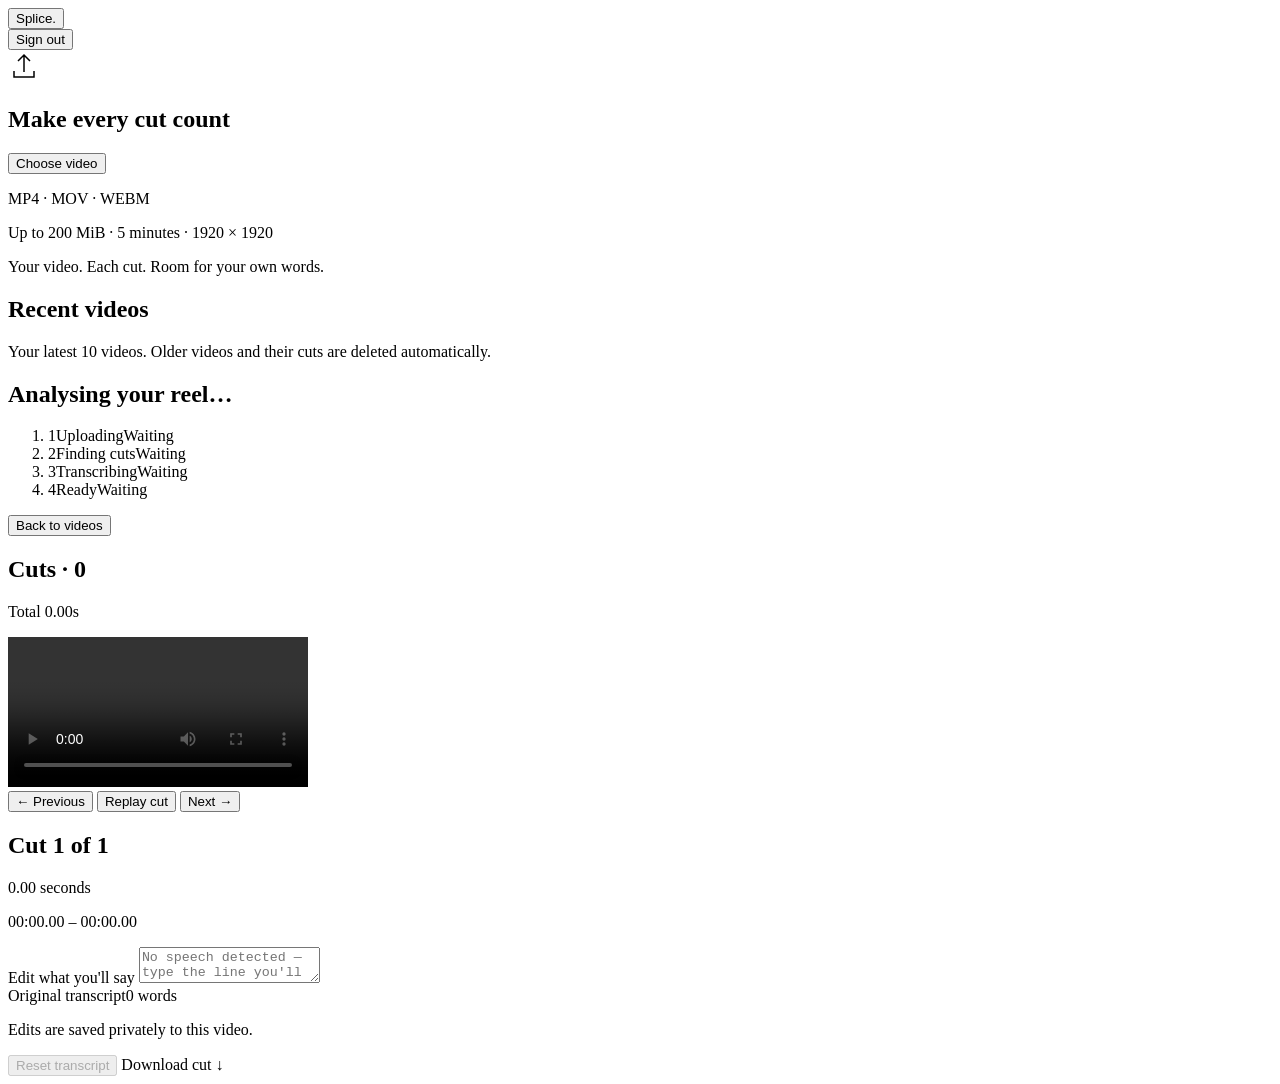
==== commit 3eb460d3: "fix: auth recent videos, single New Video gate, original playback, scene detect" ====
--- a/static/index.html
+++ b/static/index.html
@@ -3,24 +3,20 @@
 <head>
   <meta charset="utf-8">
   <meta name="viewport" content="width=device-width, initial-scale=1, viewport-fit=cover">
-  <meta name="color-scheme" content="dark">
-  <meta name="theme-color" content="#0E0D0C">
+  <meta name="color-scheme" content="light">
+  <meta name="theme-color" content="#F5F8FF">
   <title>Splice — Your cut sheet</title>
-  <link rel="icon" href="data:image/svg+xml,%3Csvg xmlns='http://www.w3.org/2000/svg' viewBox='0 0 32 32'%3E%3Crect width='32' height='32' rx='6' fill='%230E0D0C'/%3E%3Cpath d='M23 9H13a4 4 0 0 0 0 8h6a3 3 0 0 1 0 6H9' fill='none' stroke='%23F4F0E8' stroke-width='3'/%3E%3C/svg%3E">
-  <link rel="preconnect" href="https://fonts.googleapis.com">
-  <link rel="preconnect" href="https://fonts.gstatic.com" crossorigin>
-  <link href="https://fonts.googleapis.com/css2?family=IBM+Plex+Mono:wght@400;500;600&amp;family=IBM+Plex+Sans:wght@400;500;600&amp;display=swap" rel="stylesheet">
-  <link rel="stylesheet" href="/static/styles.css">
-  <script src="/static/app.js" defer></script>
+  <link rel="stylesheet" href="__BASE__/static/styles.css">
+  <script src="__BASE__/static/app.js" defer></script>
 </head>
-<body data-screen="empty">
+<body data-screen="empty" data-base-path="__BASE__">
   <header class="top-bar">
-    <span class="wordmark">Splice</span>
-    <button id="new-upload" class="text-button" type="button">New upload</button>
+    <button id="home" class="wordmark text-button" type="button">Splice<span class="brand-dot">.</span></button>
+    <nav aria-label="Account"><span id="account-email" class="account-email"></span><a id="admin-link" href="__BASE__/admin" class="text-button" hidden>Manage access</a><button id="logout" class="text-button" type="button">Sign out</button></nav>
   </header>
 
   <main>
-    <input id="video-file" type="file" accept="video/mp4,video/quicktime,video/webm,video/x-m4v,video/x-matroska,video/x-msvideo,.mp4,.mov,.webm,.m4v,.mkv,.avi" aria-label="Choose a video" hidden>
+    <input id="video-file" type="file" accept="video/mp4,video/quicktime,video/webm,.mp4,.mov,.webm" aria-label="Choose a video" hidden>
 
     <section id="screen-empty" class="screen centred-screen" aria-labelledby="empty-title">
       <div class="upload-layout">
@@ -28,13 +24,14 @@
           <svg class="upload-glyph" width="32" height="32" viewBox="0 0 32 32" fill="none" stroke="currentColor" stroke-width="1.5" aria-hidden="true">
             <path d="M16 22V5m-6 6 6-6 6 6M6 21v6h20v-6"/>
           </svg>
-          <h1 id="empty-title">Drop a reel here</h1>
+          <h1 id="empty-title">Make every cut count</h1>
           <button id="choose-video" class="primary-button" type="button">Choose video</button>
-          <p id="upload-formats" class="upload-formats">MP4 · MOV · WEBM · M4V · MKV · AVI</p>
-          <p id="upload-limits" class="upload-limits">Up to 500 MiB · max 10 minutes</p>
+          <p id="upload-formats" class="upload-formats">MP4 · MOV · WEBM</p>
+          <p id="upload-limits" class="upload-limits">Up to 200 MiB · 5 minutes · 1920 × 1920</p>
         </div>
         <p id="upload-error" class="error-message" role="alert" hidden></p>
-        <p class="upload-helper">Download the reel first, then upload.</p>
+        <p class="upload-helper">Your video. Each cut. Room for your own words.</p>
+        <section class="recent-section" aria-labelledby="recent-title"><h2 id="recent-title">Recent videos</h2><p class="retention-note">Your latest 10 videos. Older videos and their cuts are deleted automatically.</p><div id="recent-jobs" class="recent-jobs"></div><p id="recent-error" class="error-message" role="status" hidden></p></section>
         <noscript><p class="error-message">Enable JavaScript to upload and view your cut sheet.</p></noscript>
       </div>
     </section>
@@ -62,7 +59,7 @@
             <button id="choose-another" class="secondary-button" type="button">Choose another video</button>
           </div>
         </div>
-        <button id="cancel-upload" class="text-button cancel-button" type="button">New upload</button>
+        <button id="cancel-upload" class="text-button cancel-button" type="button">Back to videos</button>
       </div>
     </section>
 
@@ -95,9 +92,9 @@
           </div>
           <div class="transcript-panel">
             <label for="transcript">Edit what you'll say</label>
-            <textarea id="transcript" placeholder="No speech detected — type the line you'll record." spellcheck="true" aria-describedby="draft-note"></textarea>
+            <textarea id="transcript" placeholder="No speech detected — type the line you'll record." spellcheck="true" aria-describedby="draft-note" maxlength="20000"></textarea>
             <div class="draft-meta"><span id="draft-state">Original transcript</span><span id="word-count">0 words</span></div>
-            <p id="draft-note" class="draft-note">Edits are saved in this browser tab.</p>
+            <p id="draft-note" class="draft-note">Edits are saved privately to this video.</p>
             <div class="transcript-actions">
               <button id="reset-transcript" class="text-button" type="button" disabled>Reset transcript</button>
               <a id="download-clip" class="text-button" download>Download cut ↓</a>
@@ -106,6 +103,10 @@
         </div>
       </div>
     </section>
+    <dialog id="new-video-dialog" aria-labelledby="new-video-title" aria-describedby="new-video-copy">
+      <h2 id="new-video-title">Start a new video?</h2><p id="new-video-copy">The current video will no longer stay visible in this workspace. You can reopen it from Recent videos while it is within your latest 10.</p>
+      <div class="dialog-actions"><button id="new-video-cancel" class="secondary-button" type="button">Keep this video</button><button id="new-video-confirm" class="primary-button" type="button">Continue</button></div>
+    </dialog>
   </main>
 </body>
 </html>
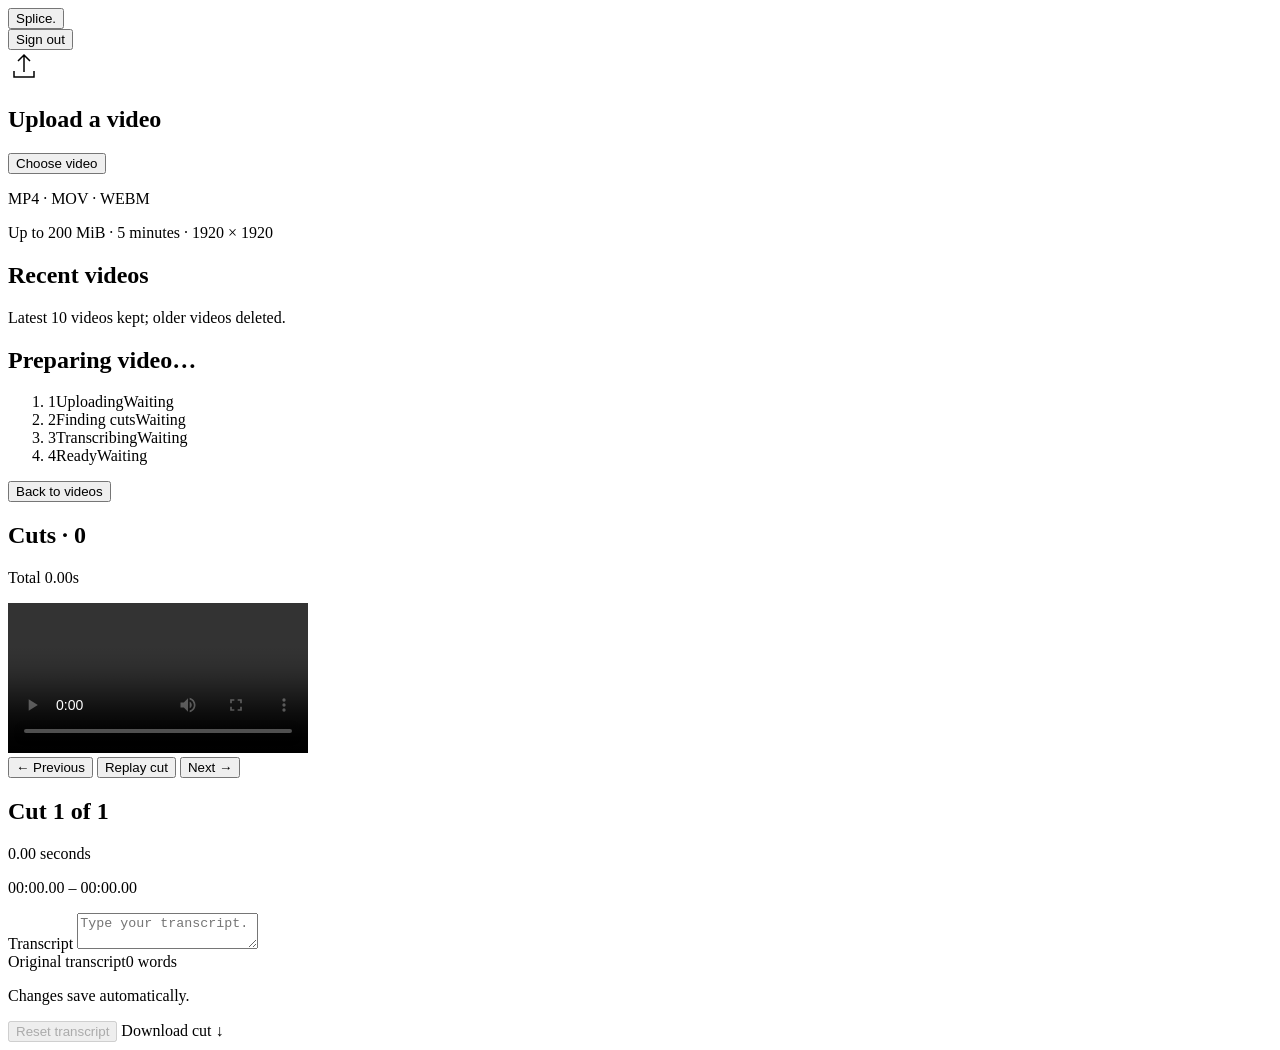
==== commit 871a4a7e: "feat: add pending signup and admin acceptance; simplify video UI" ====
--- a/static/index.html
+++ b/static/index.html
@@ -5,7 +5,7 @@
   <meta name="viewport" content="width=device-width, initial-scale=1, viewport-fit=cover">
   <meta name="color-scheme" content="light">
   <meta name="theme-color" content="#F5F8FF">
-  <title>Splice — Your cut sheet</title>
+  <title>Splice</title>
   <link rel="stylesheet" href="__BASE__/static/styles.css">
   <script src="__BASE__/static/app.js" defer></script>
 </head>
@@ -24,21 +24,20 @@
           <svg class="upload-glyph" width="32" height="32" viewBox="0 0 32 32" fill="none" stroke="currentColor" stroke-width="1.5" aria-hidden="true">
             <path d="M16 22V5m-6 6 6-6 6 6M6 21v6h20v-6"/>
           </svg>
-          <h1 id="empty-title">Make every cut count</h1>
+          <h1 id="empty-title">Upload a video</h1>
           <button id="choose-video" class="primary-button" type="button">Choose video</button>
           <p id="upload-formats" class="upload-formats">MP4 · MOV · WEBM</p>
           <p id="upload-limits" class="upload-limits">Up to 200 MiB · 5 minutes · 1920 × 1920</p>
         </div>
         <p id="upload-error" class="error-message" role="alert" hidden></p>
-        <p class="upload-helper">Your video. Each cut. Room for your own words.</p>
-        <section class="recent-section" aria-labelledby="recent-title"><h2 id="recent-title">Recent videos</h2><p class="retention-note">Your latest 10 videos. Older videos and their cuts are deleted automatically.</p><div id="recent-jobs" class="recent-jobs"></div><p id="recent-error" class="error-message" role="status" hidden></p></section>
+        <section class="recent-section" aria-labelledby="recent-title"><h2 id="recent-title">Recent videos</h2><p class="retention-note">Latest 10 videos kept; older videos deleted.</p><div id="recent-jobs" class="recent-jobs"></div><p id="recent-error" class="error-message" role="status" hidden></p></section>
         <noscript><p class="error-message">Enable JavaScript to upload and view your cut sheet.</p></noscript>
       </div>
     </section>
 
     <section id="screen-loading" class="screen centred-screen" aria-labelledby="loading-title">
       <div class="loading-layout">
-        <h1 id="loading-title" class="screen-title" tabindex="-1">Analysing your reel…</h1>
+        <h1 id="loading-title" class="screen-title" tabindex="-1">Preparing video…</h1>
         <p class="source-meta"><span id="source-name"></span><span id="source-size"></span></p>
         <ol id="loading-stages" class="loading-stages" aria-label="Video preparation">
           <li data-stage="0"><span class="stage-marker" aria-hidden="true">1</span><span class="stage-name">Uploading</span><span class="stage-state">Waiting</span></li>
@@ -91,10 +90,10 @@
             <p id="selected-range" class="selected-range">00:00.00 – 00:00.00</p>
           </div>
           <div class="transcript-panel">
-            <label for="transcript">Edit what you'll say</label>
-            <textarea id="transcript" placeholder="No speech detected — type the line you'll record." spellcheck="true" aria-describedby="draft-note" maxlength="20000"></textarea>
+            <label for="transcript">Transcript</label>
+            <textarea id="transcript" placeholder="Type your transcript." spellcheck="true" aria-describedby="draft-note" maxlength="20000"></textarea>
             <div class="draft-meta"><span id="draft-state">Original transcript</span><span id="word-count">0 words</span></div>
-            <p id="draft-note" class="draft-note">Edits are saved privately to this video.</p>
+            <p id="draft-note" class="draft-note">Changes save automatically.</p>
             <div class="transcript-actions">
               <button id="reset-transcript" class="text-button" type="button" disabled>Reset transcript</button>
               <a id="download-clip" class="text-button" download>Download cut ↓</a>
@@ -104,7 +103,7 @@
       </div>
     </section>
     <dialog id="new-video-dialog" aria-labelledby="new-video-title" aria-describedby="new-video-copy">
-      <h2 id="new-video-title">Start a new video?</h2><p id="new-video-copy">The current video will no longer stay visible in this workspace. You can reopen it from Recent videos while it is within your latest 10.</p>
+      <h2 id="new-video-title">Start a new video?</h2><p id="new-video-copy">Your current video will stay in Recent.</p>
       <div class="dialog-actions"><button id="new-video-cancel" class="secondary-button" type="button">Keep this video</button><button id="new-video-confirm" class="primary-button" type="button">Continue</button></div>
     </dialog>
   </main>
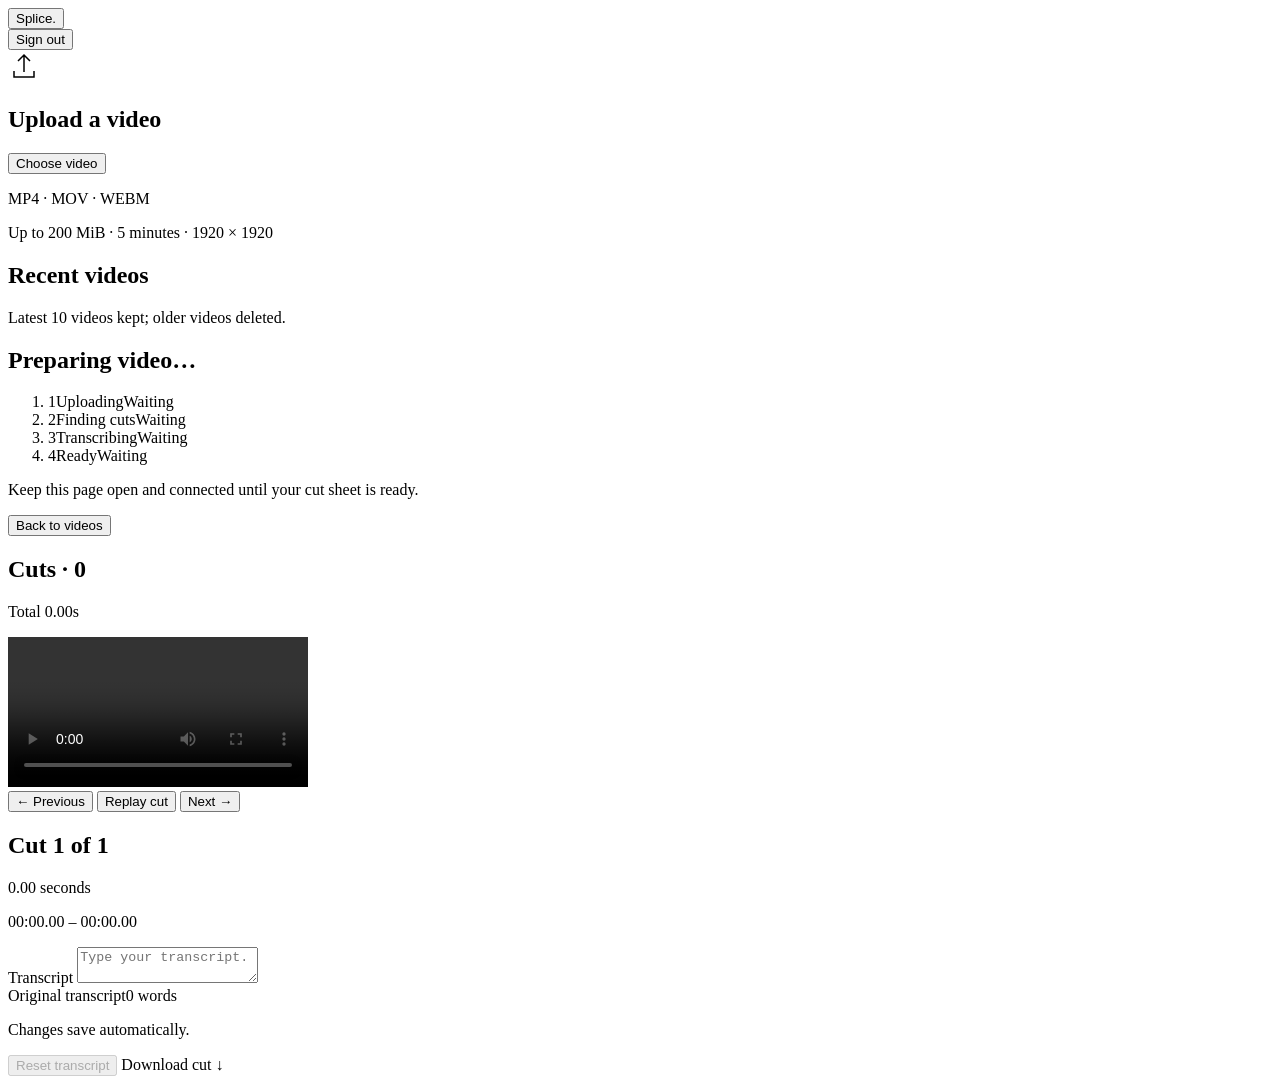
==== commit 32132f74: "Reduce Fly idle costs and keep processing connections active" ====
--- a/static/index.html
+++ b/static/index.html
@@ -50,6 +50,7 @@
         </div>
         <p id="upload-bytes" class="progress-detail" hidden></p>
         <p id="loading-note" class="loading-note" hidden></p>
+        <p class="loading-note">Keep this page open and connected until your cut sheet is ready.</p>
         <p id="loading-live" class="sr-only" role="status" aria-live="polite" aria-atomic="true"></p>
         <div id="loading-error" class="loading-error" hidden>
           <p id="processing-error" class="error-message" role="alert"></p>
